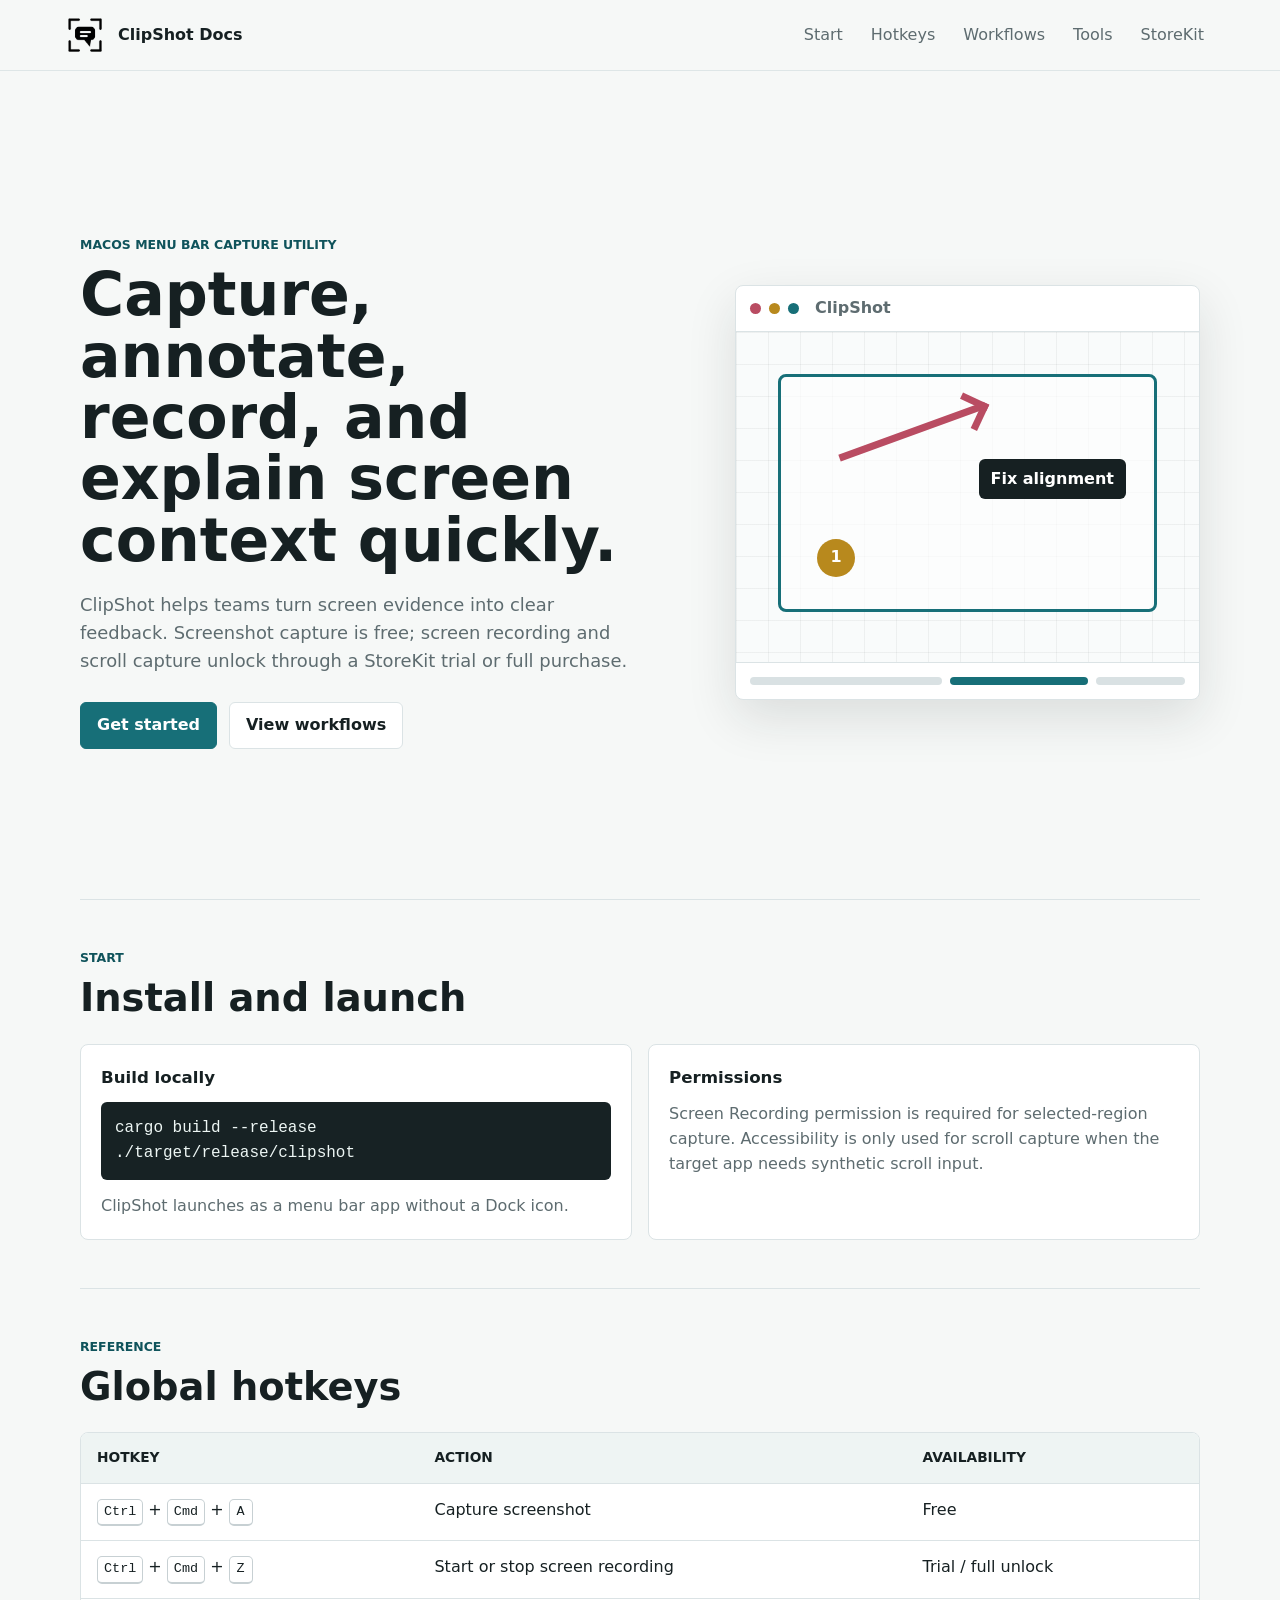
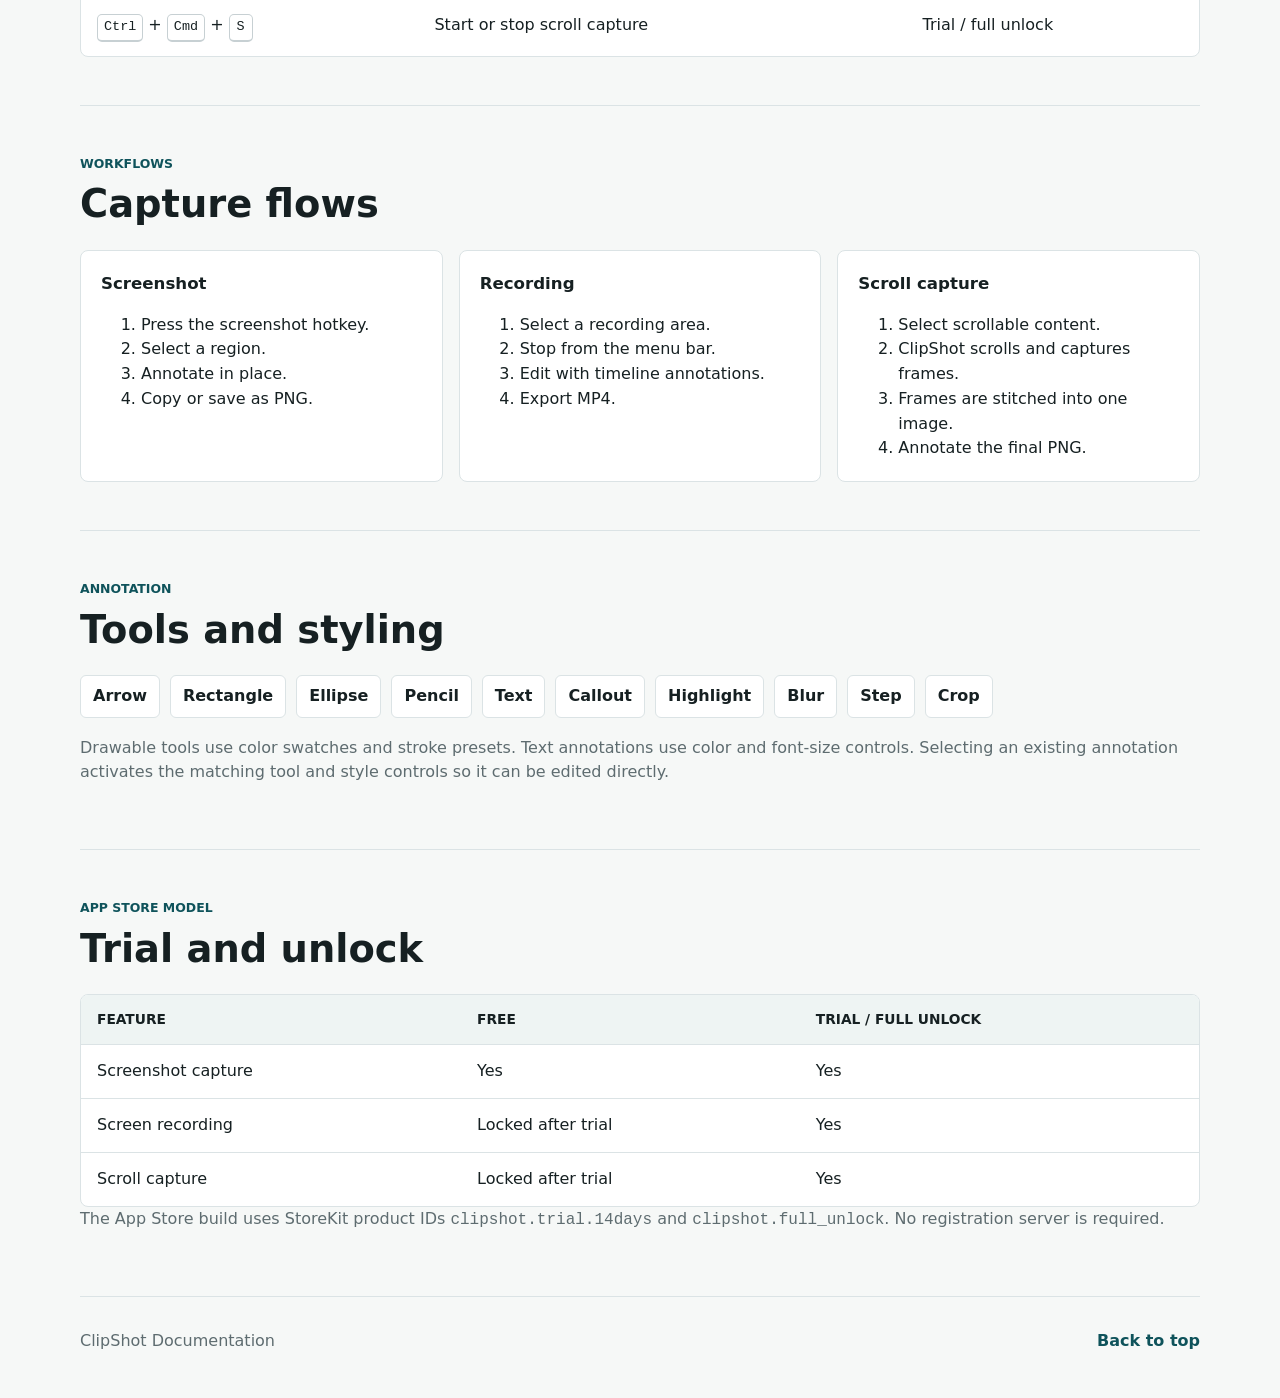
==== index.html @ 7920de3e "Create ClipShot documentation site" ====
<!doctype html>
<html lang="en">
<head>
  <meta charset="utf-8">
  <meta name="viewport" content="width=device-width, initial-scale=1">
  <meta name="description" content="ClipShot documentation for screenshots, annotations, screen recording, and scroll capture on macOS.">
  <title>ClipShot Documentation</title>
  <link rel="stylesheet" href="styles.css">
</head>
<body>
  <header class="site-header">
    <a class="brand" href="#top">
      <img src="assets/statusbar_icon.png" alt="" width="42" height="42">
      <span>ClipShot Docs</span>
    </a>
    <nav aria-label="Documentation">
      <a href="#start">Start</a>
      <a href="#hotkeys">Hotkeys</a>
      <a href="#workflows">Workflows</a>
      <a href="#tools">Tools</a>
      <a href="#store">StoreKit</a>
    </nav>
  </header>

  <main id="top">
    <section class="hero">
      <div>
        <p class="eyebrow">macOS menu bar capture utility</p>
        <h1>Capture, annotate, record, and explain screen context quickly.</h1>
        <p class="lead">ClipShot helps teams turn screen evidence into clear feedback. Screenshot capture is free; screen recording and scroll capture unlock through a StoreKit trial or full purchase.</p>
        <div class="actions">
          <a class="button primary" href="#start">Get started</a>
          <a class="button secondary" href="#workflows">View workflows</a>
        </div>
      </div>
      <div class="demo" aria-label="ClipShot annotation preview">
        <div class="demo-bar"><span></span><span></span><span></span><strong>ClipShot</strong></div>
        <div class="demo-canvas">
          <div class="selection">
            <div class="arrow"></div>
            <div class="callout">Fix alignment</div>
            <div class="step">1</div>
          </div>
        </div>
        <div class="demo-timeline"><span></span><span class="active"></span><span></span></div>
      </div>
    </section>

    <section id="start" class="section">
      <p class="eyebrow">Start</p>
      <h2>Install and launch</h2>
      <div class="grid two">
        <article class="panel">
          <h3>Build locally</h3>
          <pre><code>cargo build --release
./target/release/clipshot</code></pre>
          <p>ClipShot launches as a menu bar app without a Dock icon.</p>
        </article>
        <article class="panel">
          <h3>Permissions</h3>
          <p>Screen Recording permission is required for selected-region capture. Accessibility is only used for scroll capture when the target app needs synthetic scroll input.</p>
        </article>
      </div>
    </section>

    <section id="hotkeys" class="section">
      <p class="eyebrow">Reference</p>
      <h2>Global hotkeys</h2>
      <div class="table-wrap">
        <table>
          <thead><tr><th>Hotkey</th><th>Action</th><th>Availability</th></tr></thead>
          <tbody>
            <tr><td><kbd>Ctrl</kbd> + <kbd>Cmd</kbd> + <kbd>A</kbd></td><td>Capture screenshot</td><td>Free</td></tr>
            <tr><td><kbd>Ctrl</kbd> + <kbd>Cmd</kbd> + <kbd>Z</kbd></td><td>Start or stop screen recording</td><td>Trial / full unlock</td></tr>
            <tr><td><kbd>Ctrl</kbd> + <kbd>Cmd</kbd> + <kbd>S</kbd></td><td>Start or stop scroll capture</td><td>Trial / full unlock</td></tr>
          </tbody>
        </table>
      </div>
    </section>

    <section id="workflows" class="section">
      <p class="eyebrow">Workflows</p>
      <h2>Capture flows</h2>
      <div class="grid three">
        <article class="panel">
          <h3>Screenshot</h3>
          <ol><li>Press the screenshot hotkey.</li><li>Select a region.</li><li>Annotate in place.</li><li>Copy or save as PNG.</li></ol>
        </article>
        <article class="panel">
          <h3>Recording</h3>
          <ol><li>Select a recording area.</li><li>Stop from the menu bar.</li><li>Edit with timeline annotations.</li><li>Export MP4.</li></ol>
        </article>
        <article class="panel">
          <h3>Scroll capture</h3>
          <ol><li>Select scrollable content.</li><li>ClipShot scrolls and captures frames.</li><li>Frames are stitched into one image.</li><li>Annotate the final PNG.</li></ol>
        </article>
      </div>
    </section>

    <section id="tools" class="section">
      <p class="eyebrow">Annotation</p>
      <h2>Tools and styling</h2>
      <div class="chips">
        <span>Arrow</span><span>Rectangle</span><span>Ellipse</span><span>Pencil</span><span>Text</span><span>Callout</span><span>Highlight</span><span>Blur</span><span>Step</span><span>Crop</span>
      </div>
      <p class="body-copy">Drawable tools use color swatches and stroke presets. Text annotations use color and font-size controls. Selecting an existing annotation activates the matching tool and style controls so it can be edited directly.</p>
    </section>

    <section id="store" class="section">
      <p class="eyebrow">App Store model</p>
      <h2>Trial and unlock</h2>
      <div class="table-wrap">
        <table>
          <thead><tr><th>Feature</th><th>Free</th><th>Trial / full unlock</th></tr></thead>
          <tbody>
            <tr><td>Screenshot capture</td><td>Yes</td><td>Yes</td></tr>
            <tr><td>Screen recording</td><td>Locked after trial</td><td>Yes</td></tr>
            <tr><td>Scroll capture</td><td>Locked after trial</td><td>Yes</td></tr>
          </tbody>
        </table>
      </div>
      <p class="body-copy">The App Store build uses StoreKit product IDs <code>clipshot.trial.14days</code> and <code>clipshot.full_unlock</code>. No registration server is required.</p>
    </section>
  </main>

  <footer>
    <span>ClipShot Documentation</span>
    <a href="#top">Back to top</a>
  </footer>
</body>
</html>
---- styles.css ----
:root {
  color-scheme: light;
  --ink: #162022;
  --muted: #5e6c70;
  --line: #dbe3e5;
  --paper: #f6f8f7;
  --panel: #fff;
  --teal: #176f78;
  --teal-dark: #0f535b;
  --amber: #b8891d;
  --rose: #b94c62;
  --shadow: 0 18px 50px rgba(22, 32, 34, 0.12);
}

* { box-sizing: border-box; }
html { scroll-behavior: smooth; }
body {
  margin: 0;
  color: var(--ink);
  background: var(--paper);
  font-family: Inter, ui-sans-serif, system-ui, -apple-system, BlinkMacSystemFont, "Segoe UI", sans-serif;
  line-height: 1.55;
}
a { color: inherit; text-decoration: none; }

.site-header {
  position: sticky;
  top: 0;
  z-index: 10;
  display: flex;
  align-items: center;
  justify-content: space-between;
  gap: 24px;
  padding: 14px clamp(20px, 5vw, 72px);
  border-bottom: 1px solid rgba(219, 227, 229, 0.88);
  background: rgba(246, 248, 247, 0.92);
  backdrop-filter: blur(14px);
}
.brand { display: inline-flex; align-items: center; gap: 12px; font-weight: 800; }
.brand img { width: 42px; height: 42px; }
nav { display: flex; gap: 4px; overflow-x: auto; white-space: nowrap; }
nav a { padding: 8px 12px; border-radius: 6px; color: var(--muted); }
nav a:hover { background: #eaf0f0; color: var(--ink); }

main, footer {
  width: min(1120px, calc(100% - 40px));
  margin: 0 auto;
}

.hero {
  min-height: calc(100vh - 72px);
  display: grid;
  grid-template-columns: minmax(0, 1fr) minmax(360px, 0.82fr);
  align-items: center;
  gap: clamp(32px, 7vw, 88px);
  padding: 56px 0 42px;
}
.eyebrow {
  margin: 0 0 10px;
  color: var(--teal-dark);
  font-size: .78rem;
  font-weight: 800;
  letter-spacing: 0;
  text-transform: uppercase;
}
h1, h2, h3, p { margin-top: 0; }
h1 { margin-bottom: 20px; font-size: clamp(2.3rem, 4.7vw, 5.1rem); line-height: 1.02; letter-spacing: 0; }
h2 { margin-bottom: 24px; font-size: clamp(1.85rem, 3vw, 3rem); line-height: 1.1; letter-spacing: 0; }
h3 { margin-bottom: 12px; font-size: 1.04rem; letter-spacing: 0; }
.lead, .body-copy, .panel p { color: var(--muted); }
.lead { max-width: 62ch; margin-bottom: 28px; font-size: 1.12rem; }
.actions { display: flex; flex-wrap: wrap; gap: 12px; }
.button {
  display: inline-flex;
  align-items: center;
  justify-content: center;
  min-height: 42px;
  padding: 10px 16px;
  border: 1px solid var(--line);
  border-radius: 6px;
  font-weight: 800;
}
.button.primary { border-color: var(--teal); background: var(--teal); color: #fff; }
.button.secondary { background: #fff; }

.demo {
  overflow: hidden;
  border: 1px solid var(--line);
  border-radius: 8px;
  background: var(--panel);
  box-shadow: var(--shadow);
}
.demo-bar {
  display: flex;
  align-items: center;
  gap: 8px;
  min-height: 46px;
  padding: 0 14px;
  border-bottom: 1px solid var(--line);
  color: var(--muted);
}
.demo-bar span { width: 11px; height: 11px; border-radius: 50%; background: var(--rose); }
.demo-bar span:nth-child(2) { background: var(--amber); }
.demo-bar span:nth-child(3) { background: var(--teal); margin-right: 8px; }
.demo-canvas {
  min-height: 330px;
  padding: 42px;
  background:
    linear-gradient(90deg, rgba(22, 32, 34, .05) 1px, transparent 1px),
    linear-gradient(rgba(22, 32, 34, .05) 1px, transparent 1px),
    #f9fbfb;
  background-size: 32px 32px;
}
.selection {
  position: relative;
  height: 238px;
  border: 3px solid var(--teal);
  border-radius: 8px;
  background: rgba(255,255,255,.62);
}
.arrow {
  position: absolute;
  left: 54px;
  top: 52px;
  width: 150px;
  border-top: 7px solid var(--rose);
  transform: rotate(-20deg);
}
.arrow::after {
  content: "";
  position: absolute;
  right: -3px;
  top: -17px;
  width: 22px;
  height: 22px;
  border-top: 7px solid var(--rose);
  border-right: 7px solid var(--rose);
  transform: rotate(45deg);
}
.callout {
  position: absolute;
  right: 28px;
  top: 82px;
  padding: 8px 12px;
  border-radius: 6px;
  background: var(--ink);
  color: #fff;
  font-weight: 800;
}
.step {
  position: absolute;
  left: 36px;
  bottom: 32px;
  display: grid;
  place-items: center;
  width: 38px;
  height: 38px;
  border-radius: 50%;
  background: var(--amber);
  color: #fff;
  font-weight: 900;
}
.demo-timeline {
  display: grid;
  grid-template-columns: 1.4fr 1fr .65fr;
  gap: 8px;
  padding: 14px;
  border-top: 1px solid var(--line);
}
.demo-timeline span { height: 8px; border-radius: 999px; background: #d9e1e3; }
.demo-timeline .active { background: var(--teal); }

.section { padding: 48px 0; border-top: 1px solid var(--line); }
.grid { display: grid; gap: 16px; }
.grid.two { grid-template-columns: repeat(2, minmax(0, 1fr)); }
.grid.three { grid-template-columns: repeat(3, minmax(0, 1fr)); }
.panel, .table-wrap {
  border: 1px solid var(--line);
  border-radius: 8px;
  background: var(--panel);
}
.panel { padding: 20px; }
.panel p:last-child, .panel ol:last-child { margin-bottom: 0; }
pre { overflow-x: auto; margin: 0 0 14px; padding: 14px; border-radius: 6px; background: #172224; color: #edf6f4; }
code, kbd { font-family: "SFMono-Regular", Consolas, "Liberation Mono", monospace; }
kbd {
  display: inline-block;
  min-width: 24px;
  padding: 2px 6px;
  border: 1px solid #c7d0d3;
  border-bottom-width: 2px;
  border-radius: 5px;
  background: #fff;
  color: var(--ink);
  font-size: .84em;
  text-align: center;
}
.table-wrap { overflow-x: auto; }
table { width: 100%; min-width: 640px; border-collapse: collapse; }
th, td { padding: 14px 16px; border-bottom: 1px solid var(--line); text-align: left; vertical-align: top; }
th { background: #eef4f3; font-size: .86rem; text-transform: uppercase; }
tr:last-child td { border-bottom: 0; }
.chips { display: flex; flex-wrap: wrap; gap: 10px; margin-bottom: 18px; }
.chips span { padding: 8px 12px; border: 1px solid var(--line); border-radius: 6px; background: #fff; font-weight: 800; }
footer { display: flex; justify-content: space-between; gap: 20px; padding: 32px 0 44px; border-top: 1px solid var(--line); color: var(--muted); }
footer a { color: var(--teal-dark); font-weight: 800; }

@media (max-width: 880px) {
  .site-header { align-items: flex-start; flex-direction: column; }
  .hero { min-height: auto; grid-template-columns: 1fr; }
  .demo { order: -1; }
  .grid.two, .grid.three { grid-template-columns: 1fr; }
}
@media (max-width: 560px) {
  main, footer { width: min(100% - 28px, 1120px); }
  .site-header { padding: 12px 14px; }
  .demo-canvas { min-height: 260px; padding: 24px; }
  .selection { height: 190px; }
  .callout { right: 14px; top: 76px; max-width: 130px; }
  .arrow { left: 34px; width: 110px; }
}
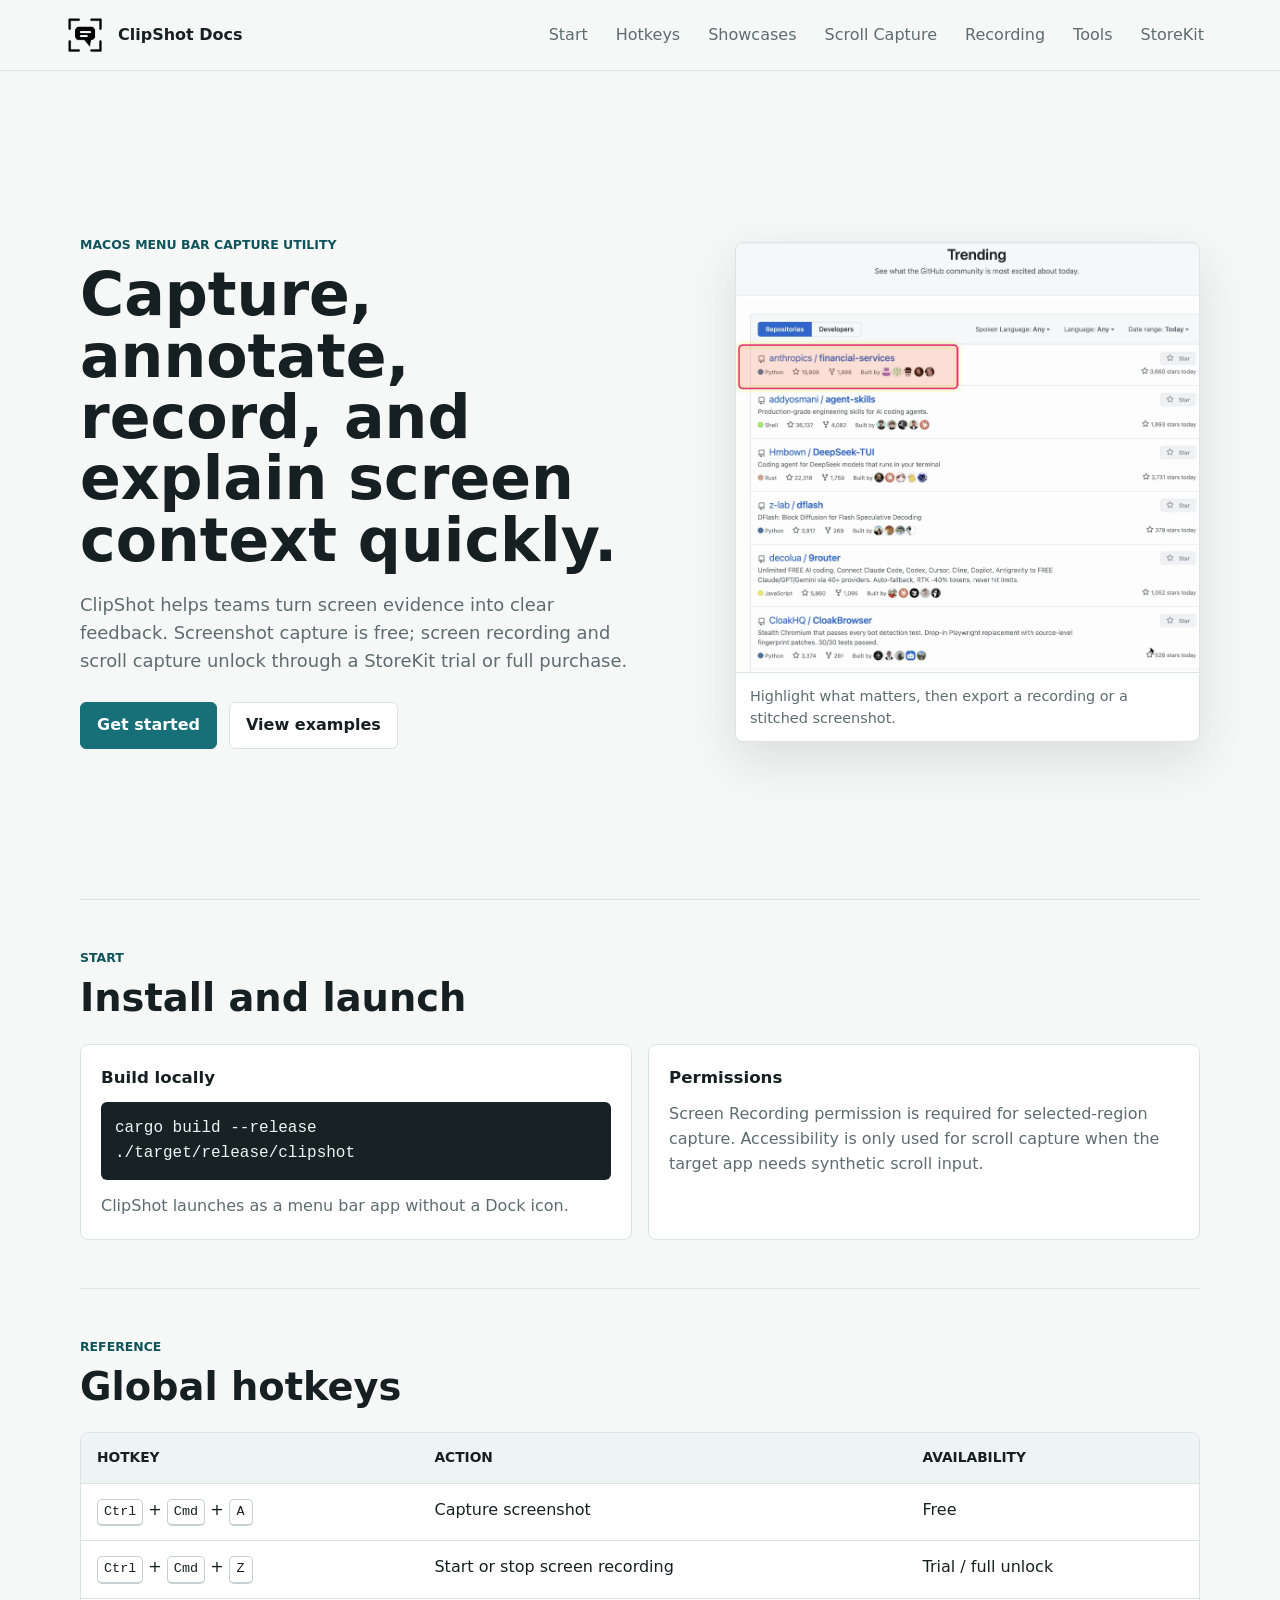
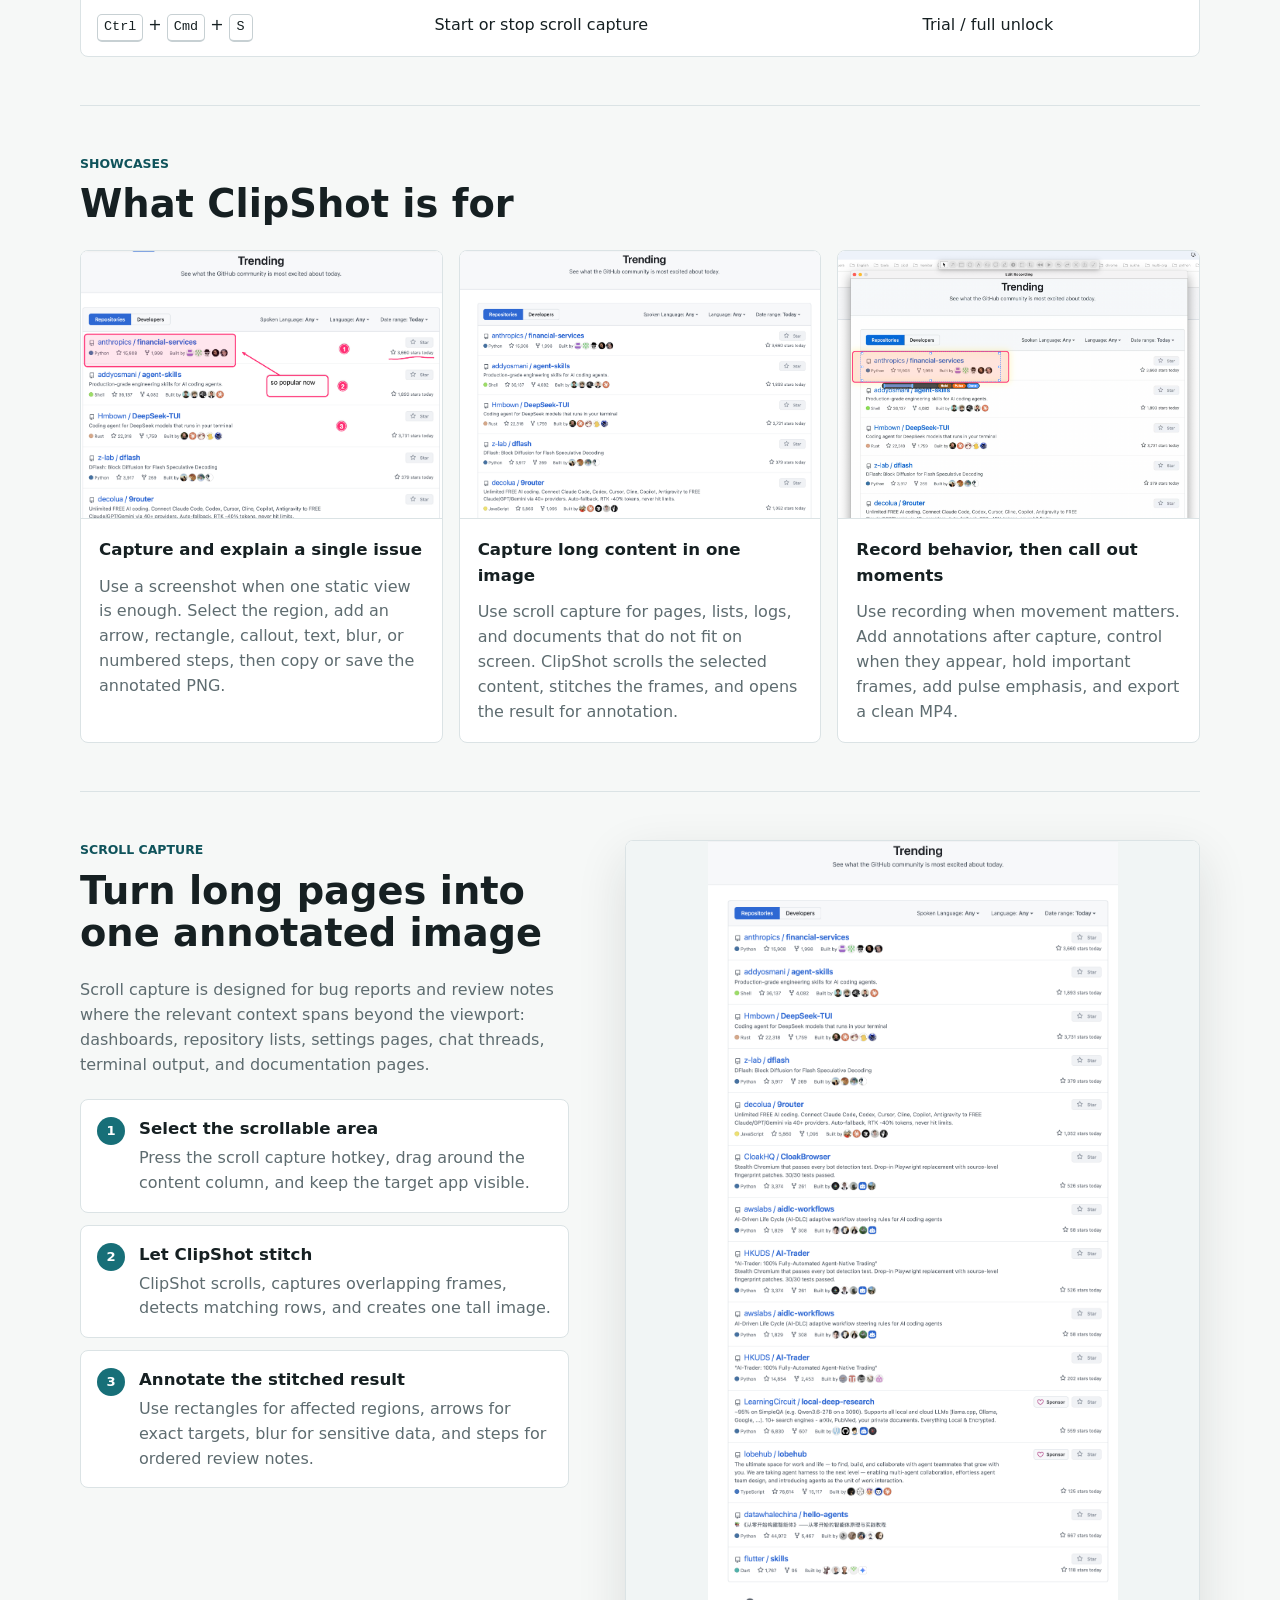
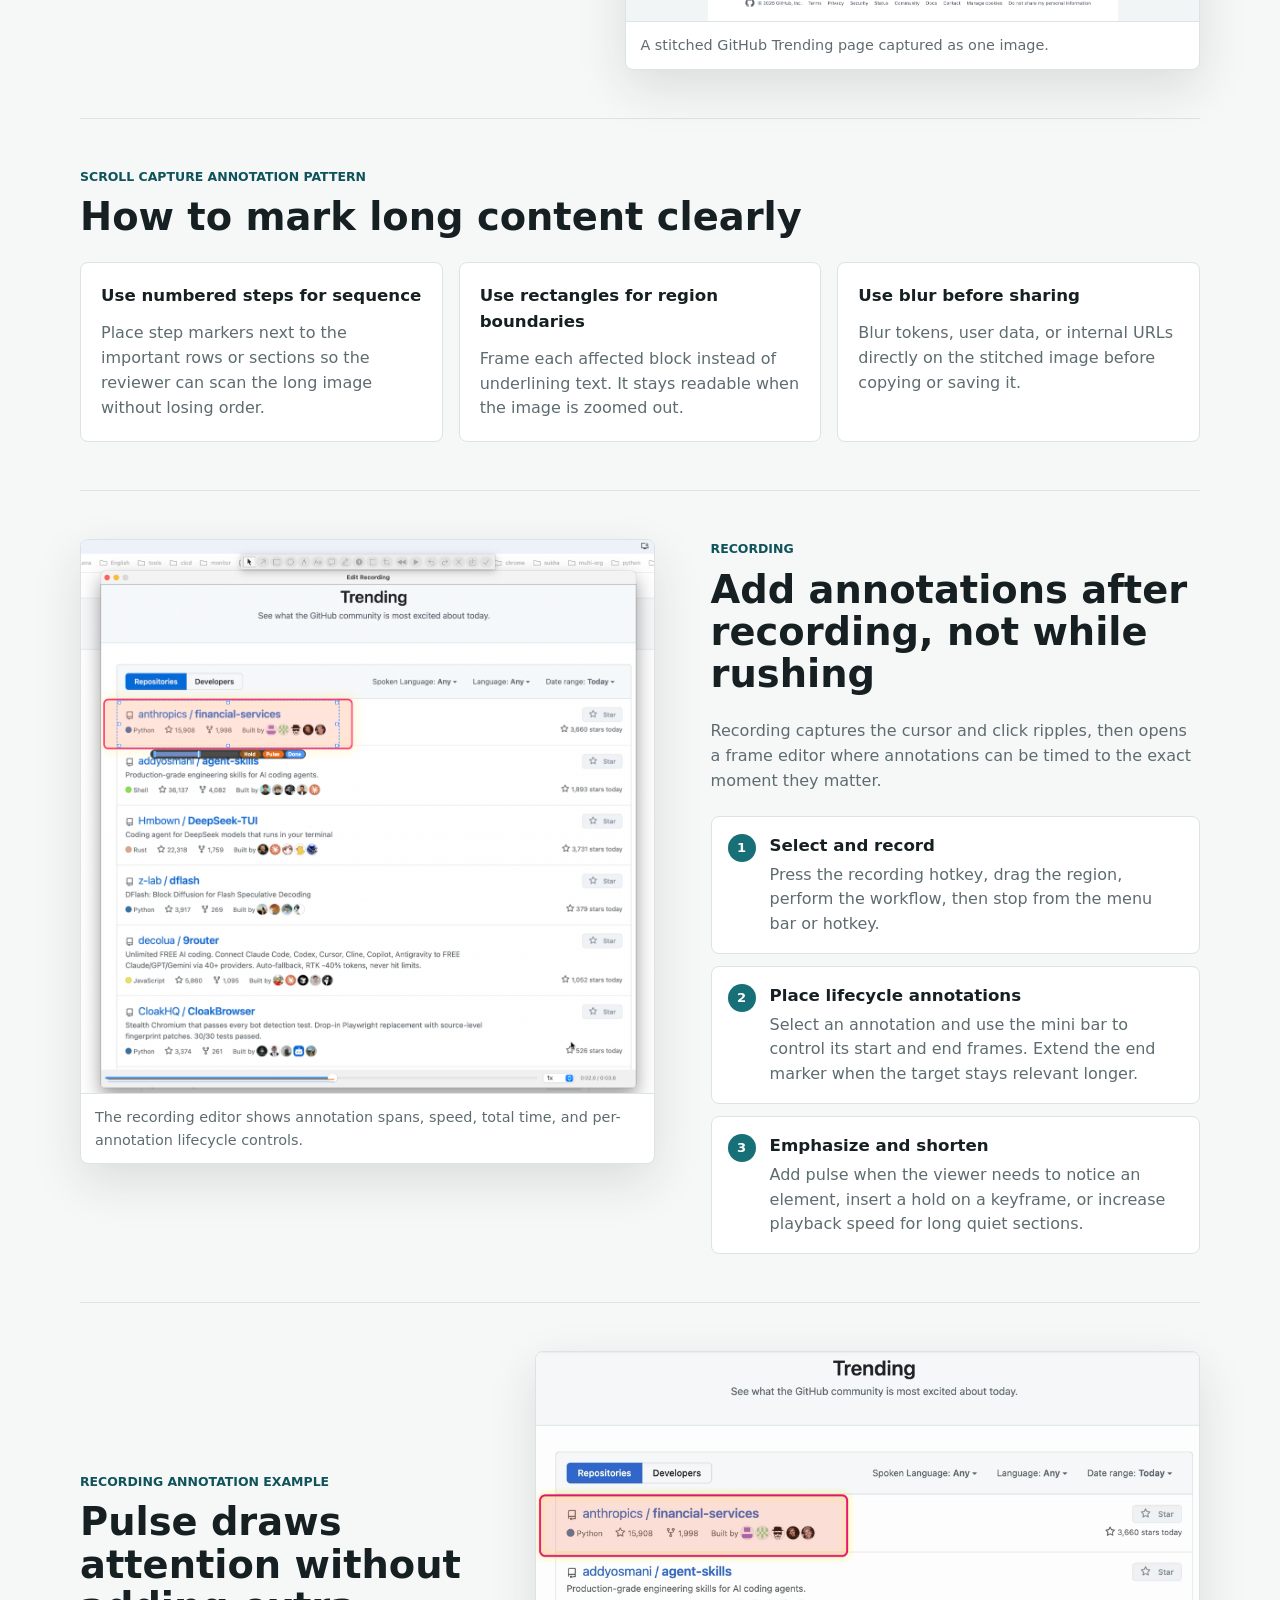
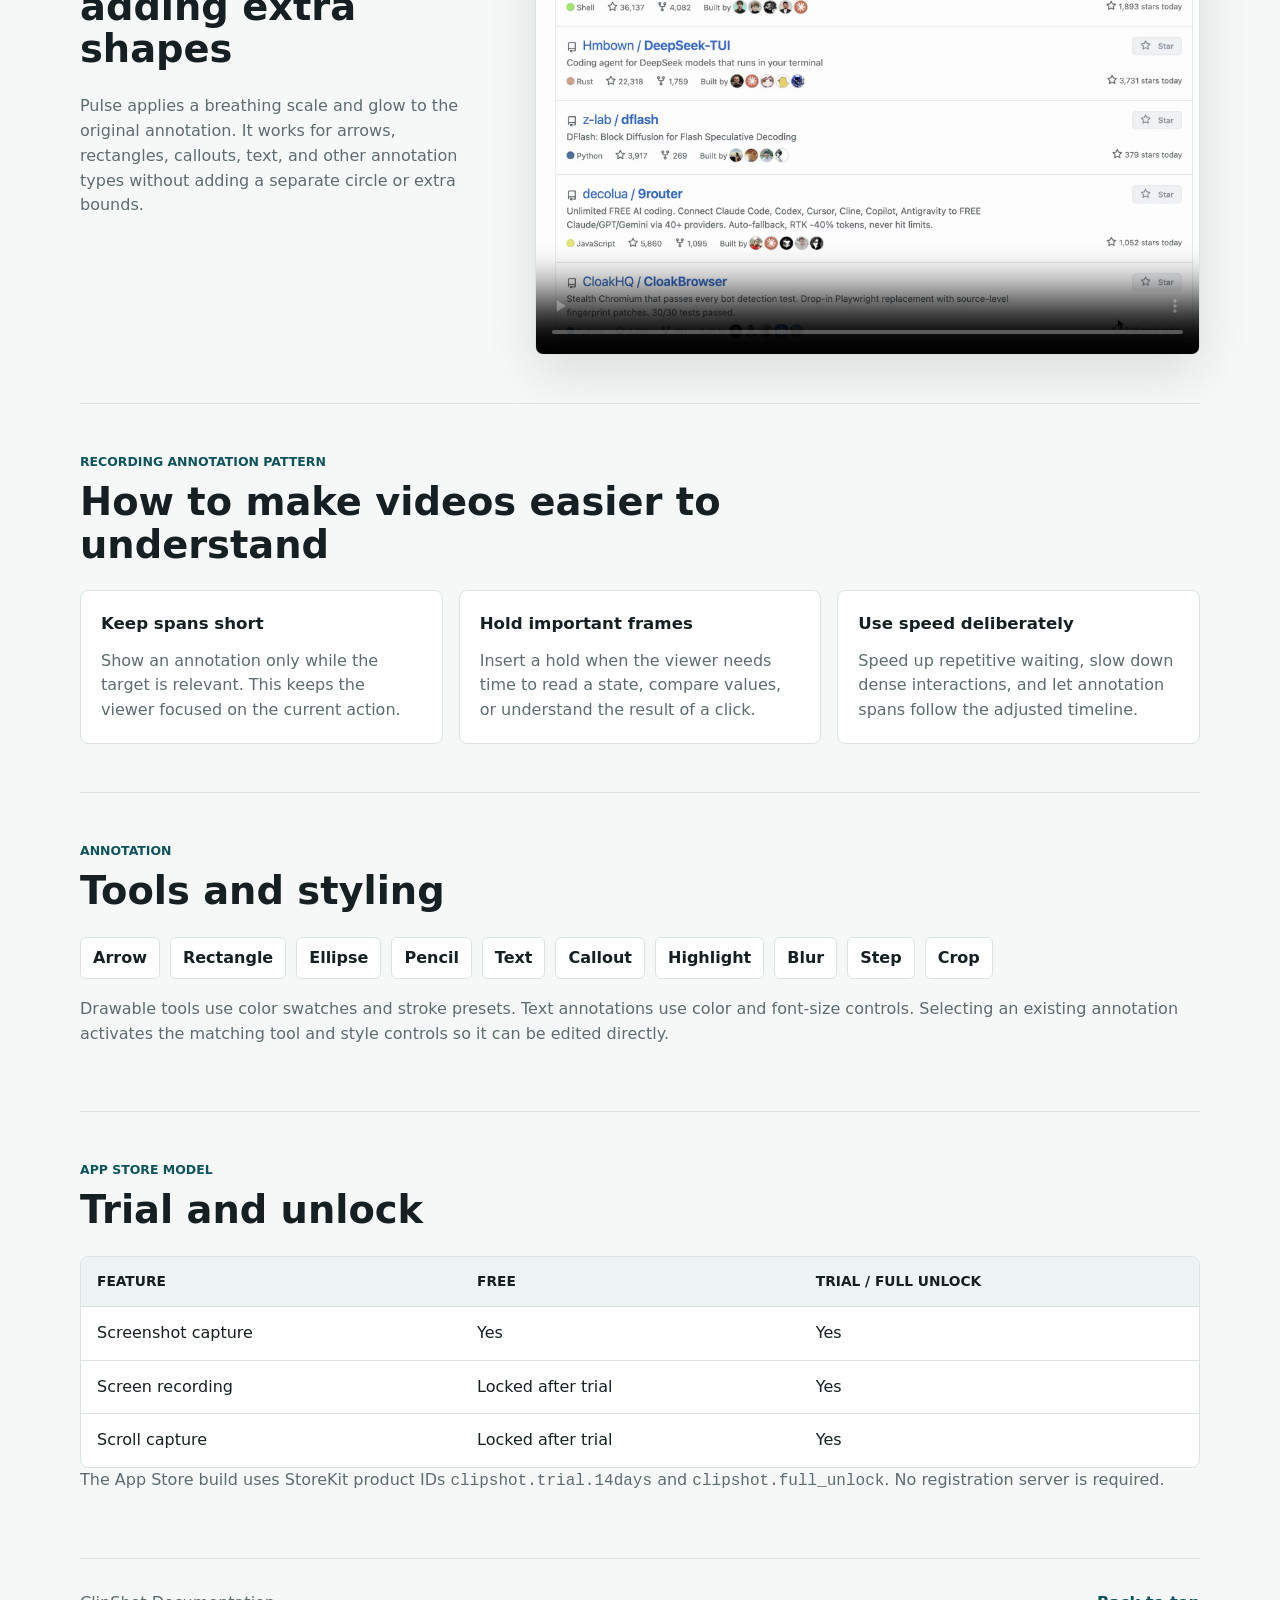
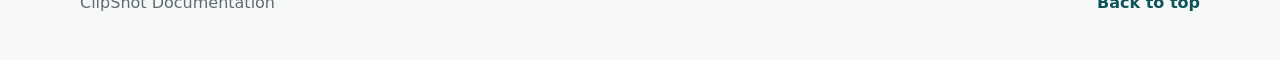
==== commit 544b8898: "Add detailed ClipShot showcase docs" ====
--- a/index.html
+++ b/index.html
@@ -16,7 +16,9 @@
     <nav aria-label="Documentation">
       <a href="#start">Start</a>
       <a href="#hotkeys">Hotkeys</a>
-      <a href="#workflows">Workflows</a>
+      <a href="#showcases">Showcases</a>
+      <a href="#scroll-capture">Scroll Capture</a>
+      <a href="#recording">Recording</a>
       <a href="#tools">Tools</a>
       <a href="#store">StoreKit</a>
     </nav>
@@ -30,20 +32,13 @@
         <p class="lead">ClipShot helps teams turn screen evidence into clear feedback. Screenshot capture is free; screen recording and scroll capture unlock through a StoreKit trial or full purchase.</p>
         <div class="actions">
           <a class="button primary" href="#start">Get started</a>
-          <a class="button secondary" href="#workflows">View workflows</a>
+          <a class="button secondary" href="#showcases">View examples</a>
         </div>
       </div>
-      <div class="demo" aria-label="ClipShot annotation preview">
-        <div class="demo-bar"><span></span><span></span><span></span><strong>ClipShot</strong></div>
-        <div class="demo-canvas">
-          <div class="selection">
-            <div class="arrow"></div>
-            <div class="callout">Fix alignment</div>
-            <div class="step">1</div>
-          </div>
-        </div>
-        <div class="demo-timeline"><span></span><span class="active"></span><span></span></div>
-      </div>
+      <figure class="hero-media">
+        <img src="assets/screenshots/3-recording-poster.png" alt="ClipShot recording annotation preview with a highlighted repository row." loading="eager">
+        <figcaption>Highlight what matters, then export a recording or a stitched screenshot.</figcaption>
+      </figure>
     </section>
 
     <section id="start" class="section">
@@ -78,21 +73,143 @@
       </div>
     </section>
 
-    <section id="workflows" class="section">
-      <p class="eyebrow">Workflows</p>
-      <h2>Capture flows</h2>
+    <section id="showcases" class="section">
+      <p class="eyebrow">Showcases</p>
+      <h2>What ClipShot is for</h2>
+      <div class="showcase-grid">
+        <article class="case-card">
+          <figure class="case-media">
+            <img src="assets/screenshots/2-2-capture-annotate.png" alt="A captured region with ClipShot annotation tools visible." loading="lazy">
+          </figure>
+          <div>
+            <h3>Capture and explain a single issue</h3>
+            <p>Use a screenshot when one static view is enough. Select the region, add an arrow, rectangle, callout, text, blur, or numbered steps, then copy or save the annotated PNG.</p>
+          </div>
+        </article>
+        <article class="case-card">
+          <figure class="case-media">
+            <img src="assets/screenshots/4-scrolling.png" alt="A long stitched GitHub Trending page captured with ClipShot scroll capture." loading="lazy">
+          </figure>
+          <div>
+            <h3>Capture long content in one image</h3>
+            <p>Use scroll capture for pages, lists, logs, and documents that do not fit on screen. ClipShot scrolls the selected content, stitches the frames, and opens the result for annotation.</p>
+          </div>
+        </article>
+        <article class="case-card">
+          <figure class="case-media">
+            <img src="assets/screenshots/3-recording.png" alt="ClipShot recording editor with timeline controls and an annotation selected." loading="lazy">
+          </figure>
+          <div>
+            <h3>Record behavior, then call out moments</h3>
+            <p>Use recording when movement matters. Add annotations after capture, control when they appear, hold important frames, add pulse emphasis, and export a clean MP4.</p>
+          </div>
+        </article>
+      </div>
+    </section>
+
+    <section id="scroll-capture" class="section feature-section">
+      <div class="feature-copy">
+        <p class="eyebrow">Scroll Capture</p>
+        <h2>Turn long pages into one annotated image</h2>
+        <p class="body-copy">Scroll capture is designed for bug reports and review notes where the relevant context spans beyond the viewport: dashboards, repository lists, settings pages, chat threads, terminal output, and documentation pages.</p>
+        <div class="steps">
+          <article>
+            <span>1</span>
+            <h3>Select the scrollable area</h3>
+            <p>Press the scroll capture hotkey, drag around the content column, and keep the target app visible.</p>
+          </article>
+          <article>
+            <span>2</span>
+            <h3>Let ClipShot stitch</h3>
+            <p>ClipShot scrolls, captures overlapping frames, detects matching rows, and creates one tall image.</p>
+          </article>
+          <article>
+            <span>3</span>
+            <h3>Annotate the stitched result</h3>
+            <p>Use rectangles for affected regions, arrows for exact targets, blur for sensitive data, and steps for ordered review notes.</p>
+          </article>
+        </div>
+      </div>
+      <figure class="large-media tall-media">
+        <img src="assets/screenshots/4-scrolling.png" alt="A stitched long scroll capture of GitHub Trending." loading="lazy">
+        <figcaption>A stitched GitHub Trending page captured as one image.</figcaption>
+      </figure>
+    </section>
+
+    <section class="section annotation-guide">
+      <p class="eyebrow">Scroll Capture Annotation Pattern</p>
+      <h2>How to mark long content clearly</h2>
       <div class="grid three">
         <article class="panel">
-          <h3>Screenshot</h3>
-          <ol><li>Press the screenshot hotkey.</li><li>Select a region.</li><li>Annotate in place.</li><li>Copy or save as PNG.</li></ol>
-        </article>
-        <article class="panel">
-          <h3>Recording</h3>
-          <ol><li>Select a recording area.</li><li>Stop from the menu bar.</li><li>Edit with timeline annotations.</li><li>Export MP4.</li></ol>
-        </article>
-        <article class="panel">
-          <h3>Scroll capture</h3>
-          <ol><li>Select scrollable content.</li><li>ClipShot scrolls and captures frames.</li><li>Frames are stitched into one image.</li><li>Annotate the final PNG.</li></ol>
+          <h3>Use numbered steps for sequence</h3>
+          <p>Place step markers next to the important rows or sections so the reviewer can scan the long image without losing order.</p>
+        </article>
+        <article class="panel">
+          <h3>Use rectangles for region boundaries</h3>
+          <p>Frame each affected block instead of underlining text. It stays readable when the image is zoomed out.</p>
+        </article>
+        <article class="panel">
+          <h3>Use blur before sharing</h3>
+          <p>Blur tokens, user data, or internal URLs directly on the stitched image before copying or saving it.</p>
+        </article>
+      </div>
+    </section>
+
+    <section id="recording" class="section feature-section reverse">
+      <div class="feature-copy">
+        <p class="eyebrow">Recording</p>
+        <h2>Add annotations after recording, not while rushing</h2>
+        <p class="body-copy">Recording captures the cursor and click ripples, then opens a frame editor where annotations can be timed to the exact moment they matter.</p>
+        <div class="steps">
+          <article>
+            <span>1</span>
+            <h3>Select and record</h3>
+            <p>Press the recording hotkey, drag the region, perform the workflow, then stop from the menu bar or hotkey.</p>
+          </article>
+          <article>
+            <span>2</span>
+            <h3>Place lifecycle annotations</h3>
+            <p>Select an annotation and use the mini bar to control its start and end frames. Extend the end marker when the target stays relevant longer.</p>
+          </article>
+          <article>
+            <span>3</span>
+            <h3>Emphasize and shorten</h3>
+            <p>Add pulse when the viewer needs to notice an element, insert a hold on a keyframe, or increase playback speed for long quiet sections.</p>
+          </article>
+        </div>
+      </div>
+      <figure class="large-media">
+        <img src="assets/screenshots/3-recording.png" alt="ClipShot recording editor with a timed rectangle annotation selected." loading="lazy">
+        <figcaption>The recording editor shows annotation spans, speed, total time, and per-annotation lifecycle controls.</figcaption>
+      </figure>
+    </section>
+
+    <section class="section video-demo">
+      <div>
+        <p class="eyebrow">Recording Annotation Example</p>
+        <h2>Pulse draws attention without adding extra shapes</h2>
+        <p class="body-copy">Pulse applies a breathing scale and glow to the original annotation. It works for arrows, rectangles, callouts, text, and other annotation types without adding a separate circle or extra bounds.</p>
+      </div>
+      <video controls muted playsinline preload="metadata" poster="assets/screenshots/3-recording-poster.png">
+        <source src="assets/screenshots/3-1-recording-pulse.mp4" type="video/mp4">
+      </video>
+    </section>
+
+    <section class="section annotation-guide">
+      <p class="eyebrow">Recording Annotation Pattern</p>
+      <h2>How to make videos easier to understand</h2>
+      <div class="grid three">
+        <article class="panel">
+          <h3>Keep spans short</h3>
+          <p>Show an annotation only while the target is relevant. This keeps the viewer focused on the current action.</p>
+        </article>
+        <article class="panel">
+          <h3>Hold important frames</h3>
+          <p>Insert a hold when the viewer needs time to read a state, compare values, or understand the result of a click.</p>
+        </article>
+        <article class="panel">
+          <h3>Use speed deliberately</h3>
+          <p>Speed up repetitive waiting, slow down dense interactions, and let annotation spans follow the adjusted timeline.</p>
         </article>
       </div>
     </section>
--- a/styles.css
+++ b/styles.css
@@ -83,6 +83,37 @@
 .button.primary { border-color: var(--teal); background: var(--teal); color: #fff; }
 .button.secondary { background: #fff; }
 
+.hero-media,
+.large-media,
+.case-media,
+.video-demo video {
+  overflow: hidden;
+  margin: 0;
+  border: 1px solid var(--line);
+  border-radius: 8px;
+  background: var(--panel);
+  box-shadow: var(--shadow);
+}
+.hero-media img,
+.large-media img,
+.case-media img {
+  display: block;
+  width: 100%;
+  height: auto;
+}
+.hero-media figcaption,
+.large-media figcaption {
+  padding: 12px 14px;
+  border-top: 1px solid var(--line);
+  color: var(--muted);
+  font-size: .9rem;
+}
+.hero-media img {
+  aspect-ratio: 1.08 / 1;
+  object-fit: cover;
+  object-position: top left;
+}
+
 .demo {
   overflow: hidden;
   border: 1px solid var(--line);
@@ -174,6 +205,93 @@
 .grid { display: grid; gap: 16px; }
 .grid.two { grid-template-columns: repeat(2, minmax(0, 1fr)); }
 .grid.three { grid-template-columns: repeat(3, minmax(0, 1fr)); }
+.showcase-grid {
+  display: grid;
+  grid-template-columns: repeat(3, minmax(0, 1fr));
+  gap: 16px;
+}
+.case-card {
+  display: grid;
+  grid-template-rows: auto 1fr;
+  overflow: hidden;
+  border: 1px solid var(--line);
+  border-radius: 8px;
+  background: var(--panel);
+}
+.case-card > div { padding: 18px; }
+.case-card p { margin-bottom: 0; color: var(--muted); }
+.case-media {
+  border: 0;
+  border-bottom: 1px solid var(--line);
+  border-radius: 0;
+  box-shadow: none;
+}
+.case-media img {
+  aspect-ratio: 1.35 / 1;
+  object-fit: cover;
+  object-position: top left;
+}
+.feature-section {
+  display: grid;
+  grid-template-columns: minmax(0, .92fr) minmax(420px, 1.08fr);
+  align-items: start;
+  gap: clamp(24px, 5vw, 56px);
+}
+.feature-section.reverse {
+  grid-template-columns: minmax(420px, 1.08fr) minmax(0, .92fr);
+}
+.feature-section.reverse .feature-copy { order: 2; }
+.feature-section.reverse .large-media { order: 1; }
+.feature-copy .body-copy { margin-bottom: 22px; }
+.steps {
+  display: grid;
+  gap: 12px;
+}
+.steps article {
+  position: relative;
+  min-height: 98px;
+  padding: 16px 16px 16px 58px;
+  border: 1px solid var(--line);
+  border-radius: 8px;
+  background: #fff;
+}
+.steps span {
+  position: absolute;
+  left: 16px;
+  top: 17px;
+  display: grid;
+  place-items: center;
+  width: 28px;
+  height: 28px;
+  border-radius: 50%;
+  background: var(--teal);
+  color: #fff;
+  font-size: .82rem;
+  font-weight: 900;
+}
+.steps h3 { margin-bottom: 4px; }
+.steps p { margin-bottom: 0; color: var(--muted); }
+.large-media img {
+  max-height: 720px;
+  object-fit: contain;
+  background: #f1f5f5;
+}
+.tall-media img {
+  max-height: 780px;
+  object-position: top center;
+}
+.annotation-guide h2 { max-width: 760px; }
+.video-demo {
+  display: grid;
+  grid-template-columns: minmax(0, .75fr) minmax(420px, 1.25fr);
+  align-items: center;
+  gap: clamp(24px, 5vw, 56px);
+}
+.video-demo video {
+  display: block;
+  width: 100%;
+  height: auto;
+}
 .panel, .table-wrap {
   border: 1px solid var(--line);
   border-radius: 8px;
@@ -208,14 +326,26 @@
 @media (max-width: 880px) {
   .site-header { align-items: flex-start; flex-direction: column; }
   .hero { min-height: auto; grid-template-columns: 1fr; }
-  .demo { order: -1; }
+  .hero-media, .demo { order: -1; }
   .grid.two, .grid.three { grid-template-columns: 1fr; }
+  .showcase-grid,
+  .feature-section,
+  .feature-section.reverse,
+  .video-demo {
+    grid-template-columns: 1fr;
+  }
+  .feature-section.reverse .feature-copy,
+  .feature-section.reverse .large-media {
+    order: initial;
+  }
 }
 @media (max-width: 560px) {
   main, footer { width: min(100% - 28px, 1120px); }
   .site-header { padding: 12px 14px; }
+  nav a { padding: 7px 10px; }
   .demo-canvas { min-height: 260px; padding: 24px; }
   .selection { height: 190px; }
   .callout { right: 14px; top: 76px; max-width: 130px; }
   .arrow { left: 34px; width: 110px; }
-}
+  .steps article { padding-right: 14px; }
+}
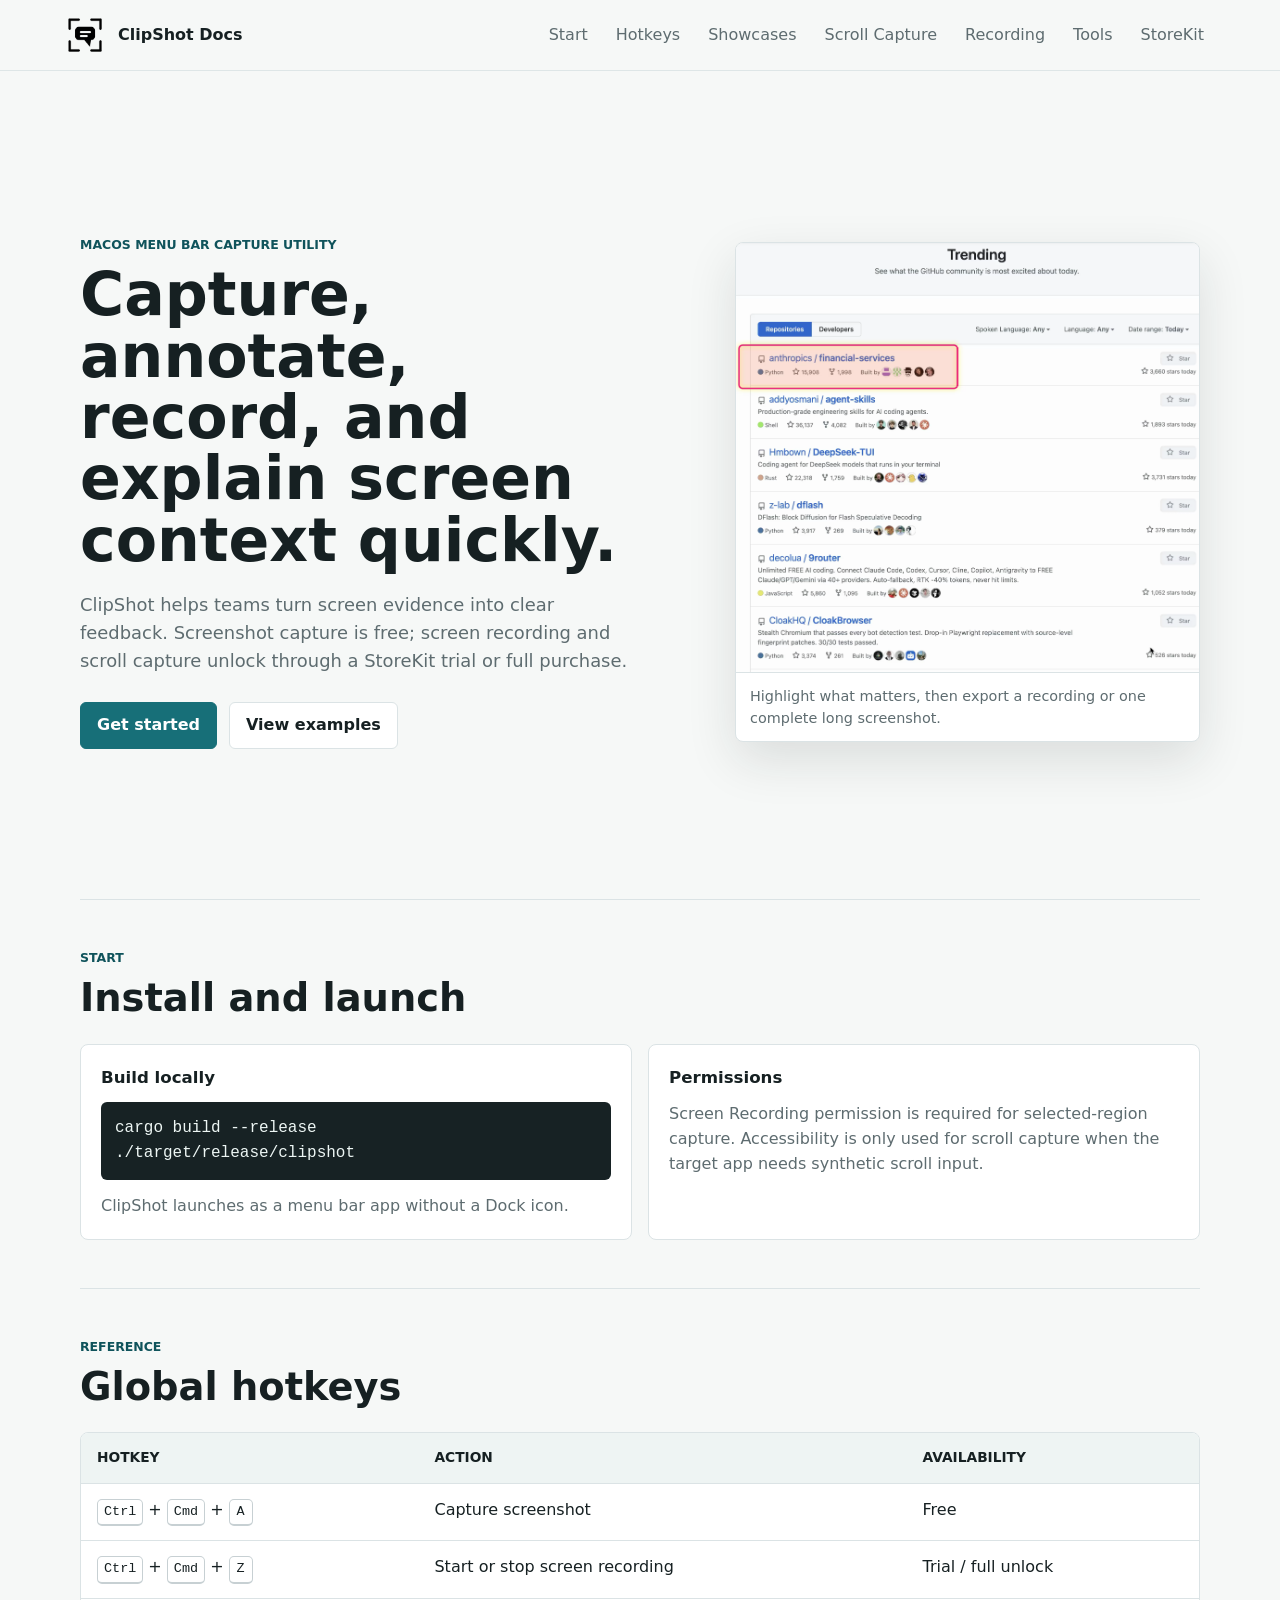
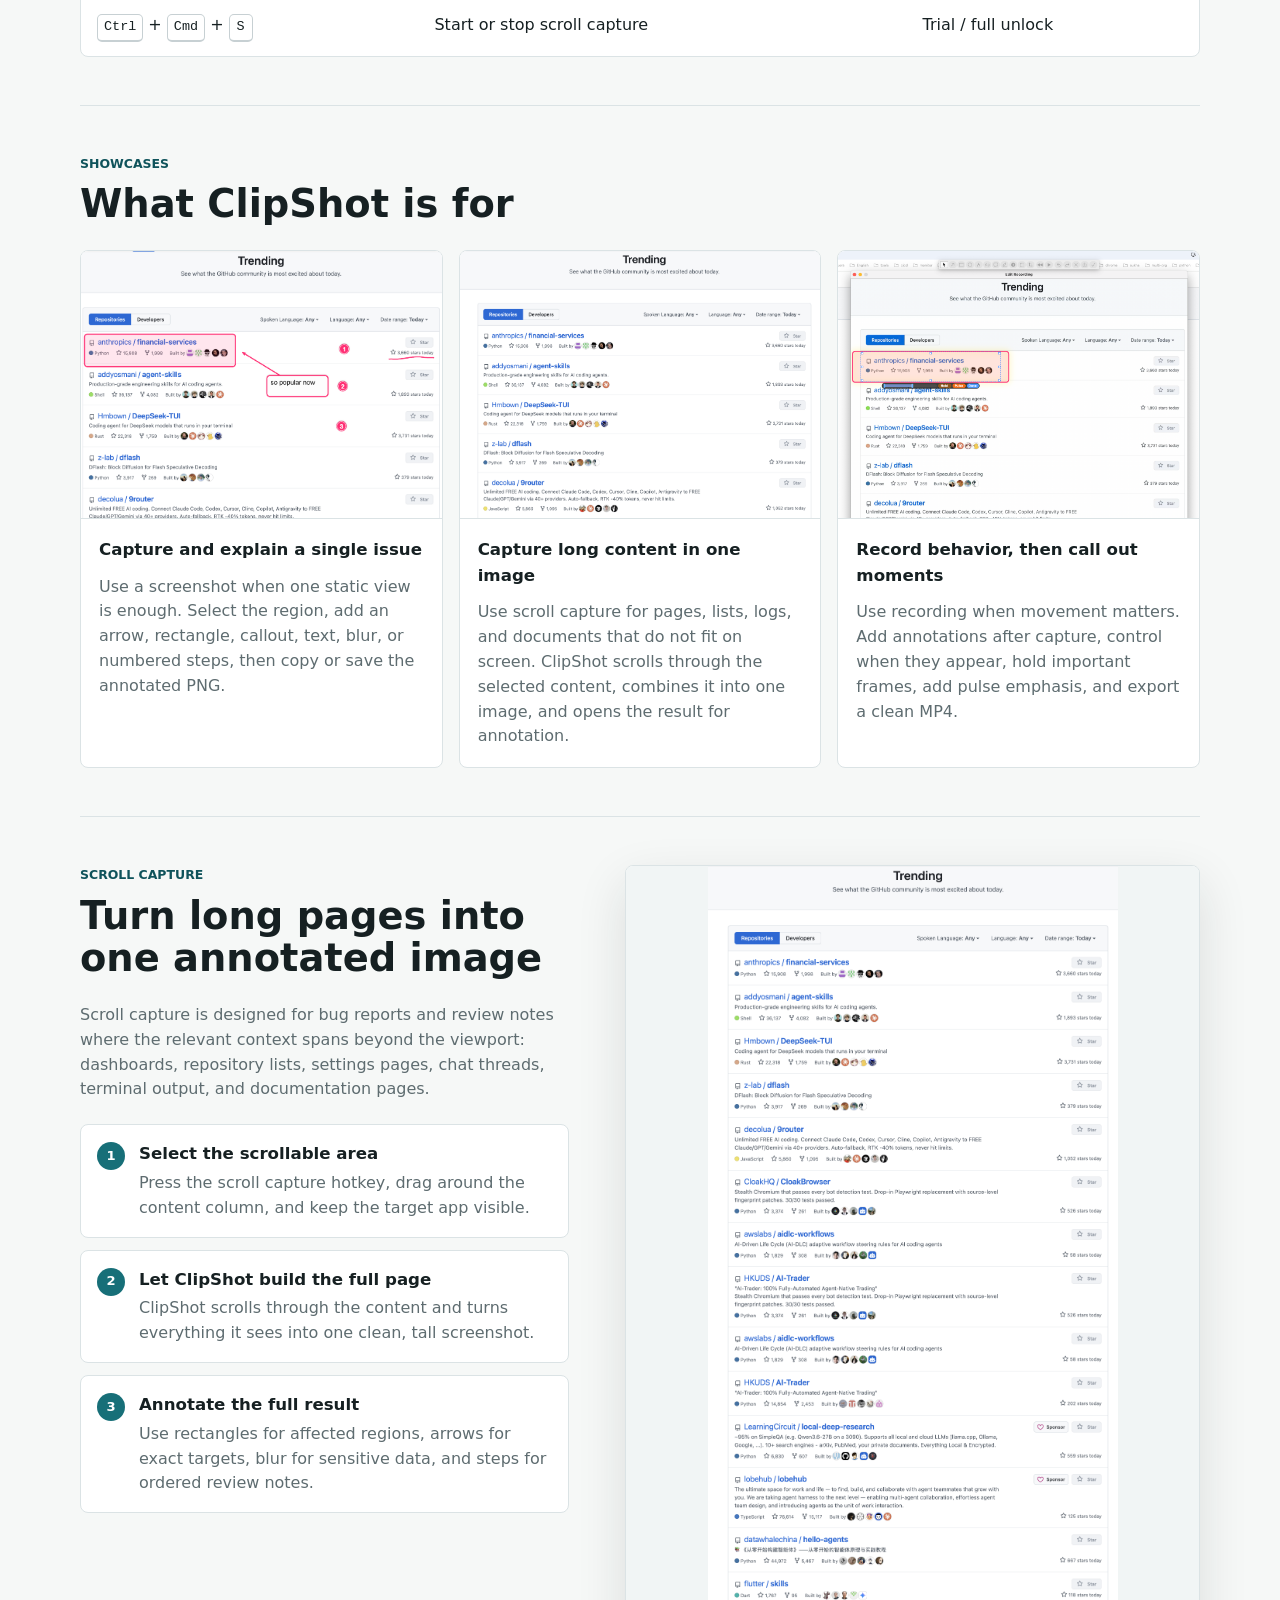
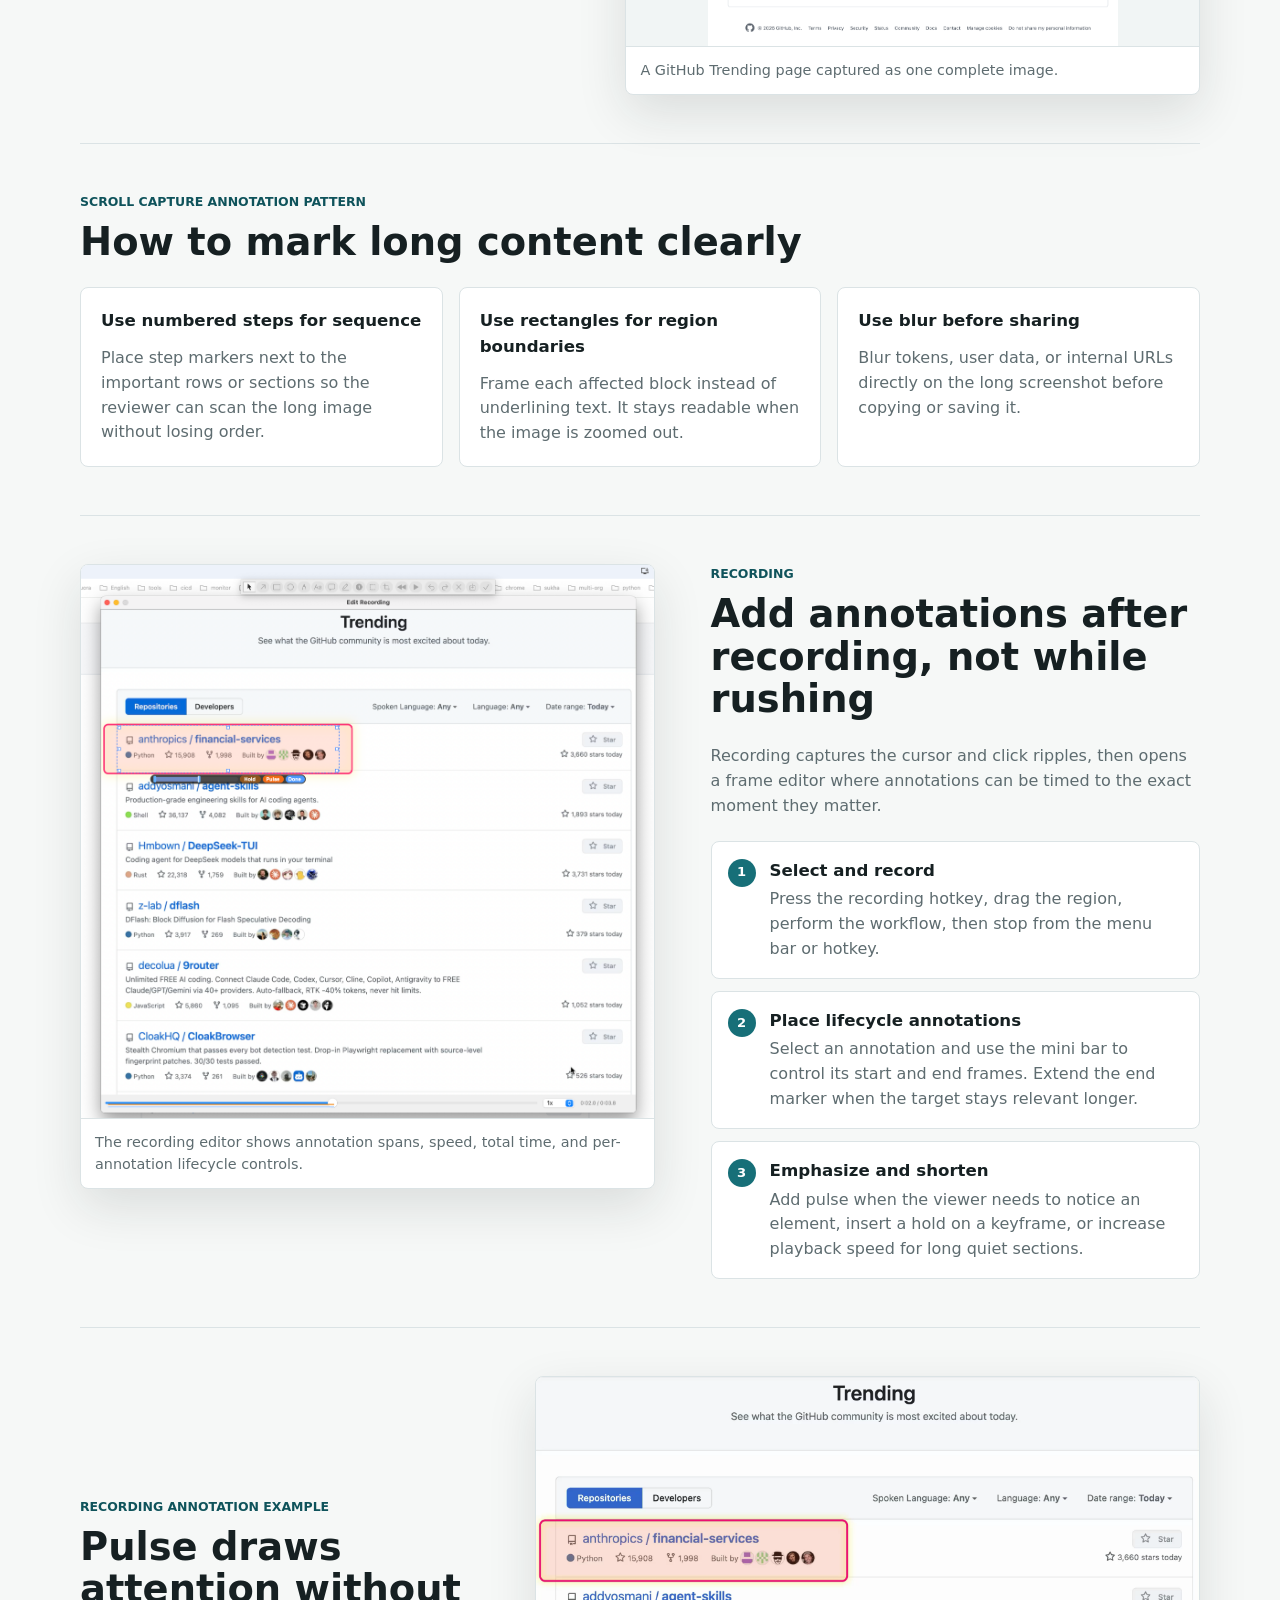
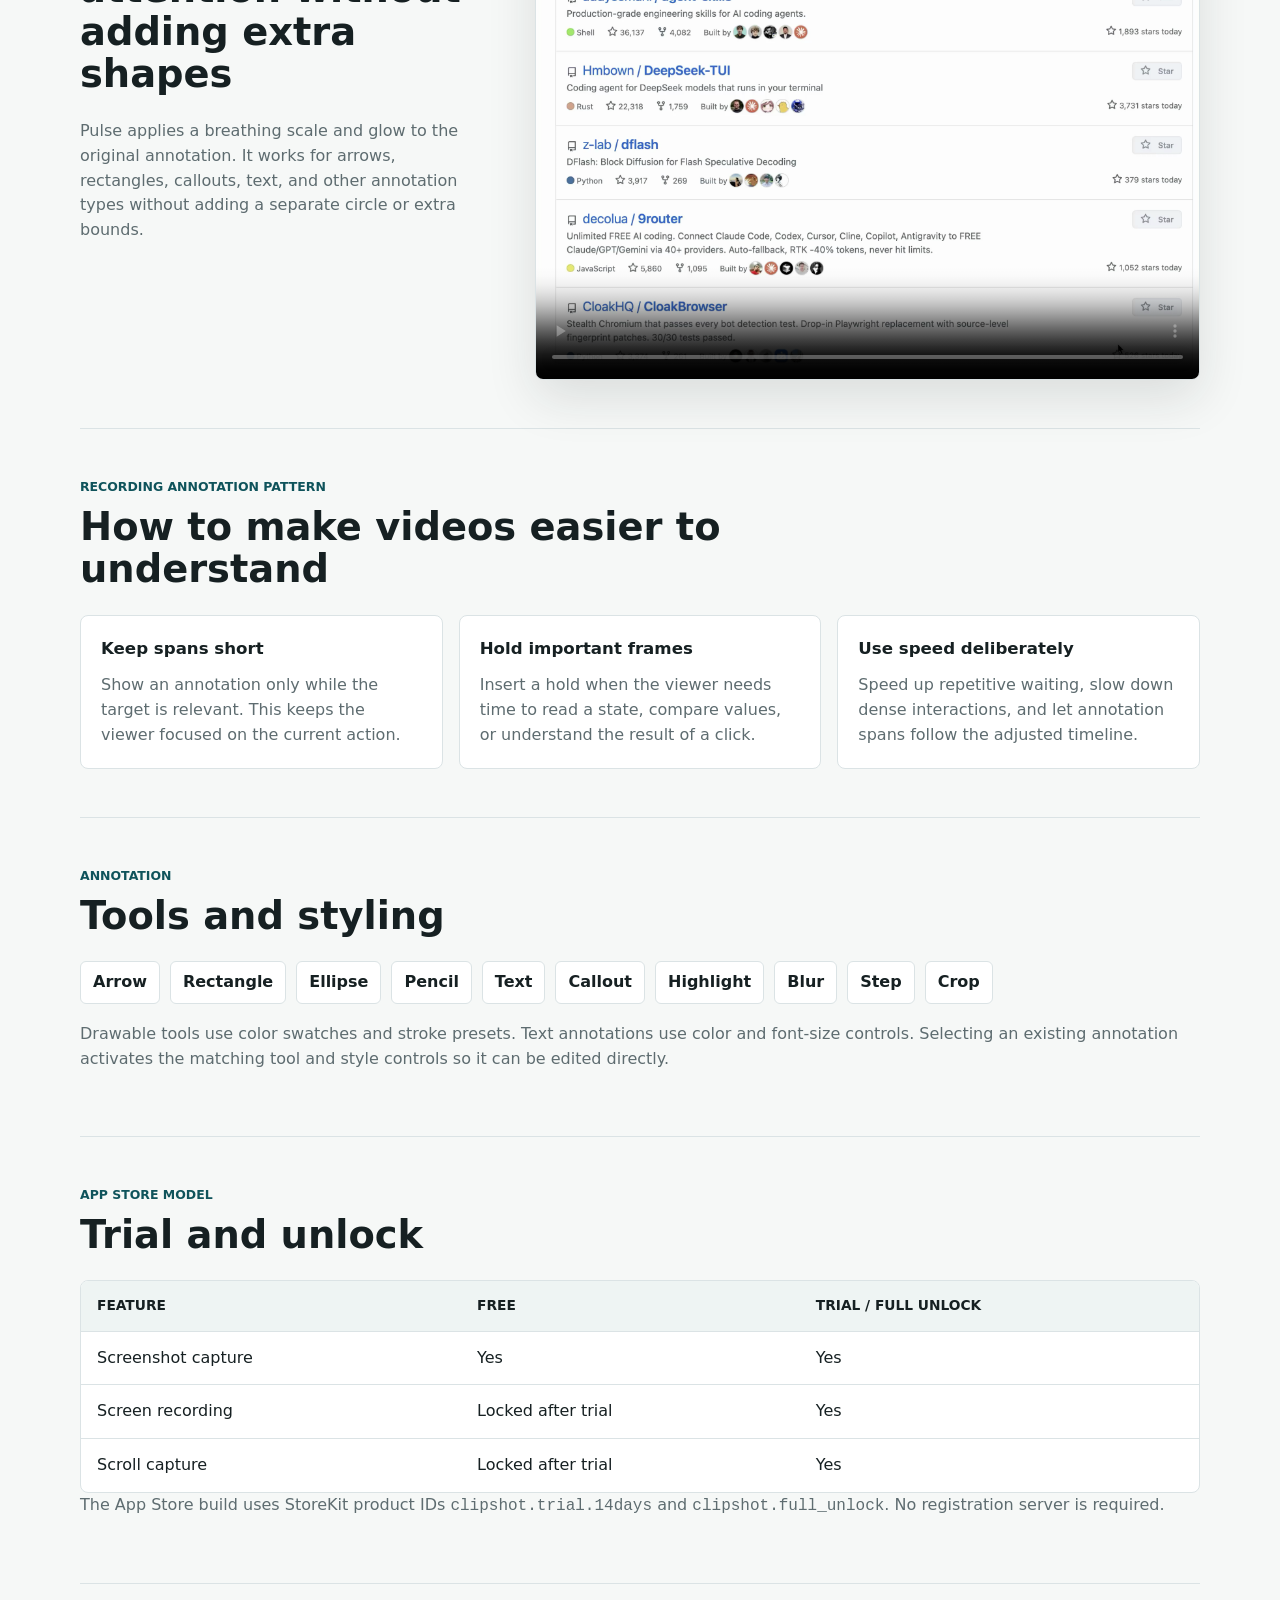
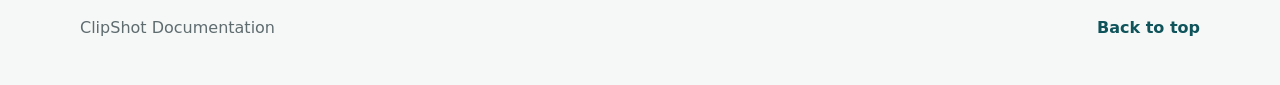
==== commit 41d7e53b: "Simplify scroll capture wording" ====
--- a/index.html
+++ b/index.html
@@ -37,7 +37,7 @@
       </div>
       <figure class="hero-media">
         <img src="assets/screenshots/3-recording-poster.png" alt="ClipShot recording annotation preview with a highlighted repository row." loading="eager">
-        <figcaption>Highlight what matters, then export a recording or a stitched screenshot.</figcaption>
+        <figcaption>Highlight what matters, then export a recording or one complete long screenshot.</figcaption>
       </figure>
     </section>
 
@@ -88,11 +88,11 @@
         </article>
         <article class="case-card">
           <figure class="case-media">
-            <img src="assets/screenshots/4-scrolling.png" alt="A long stitched GitHub Trending page captured with ClipShot scroll capture." loading="lazy">
+            <img src="assets/screenshots/4-scrolling.png" alt="A long GitHub Trending page captured with ClipShot scroll capture." loading="lazy">
           </figure>
           <div>
             <h3>Capture long content in one image</h3>
-            <p>Use scroll capture for pages, lists, logs, and documents that do not fit on screen. ClipShot scrolls the selected content, stitches the frames, and opens the result for annotation.</p>
+            <p>Use scroll capture for pages, lists, logs, and documents that do not fit on screen. ClipShot scrolls through the selected content, combines it into one image, and opens the result for annotation.</p>
           </div>
         </article>
         <article class="case-card">
@@ -120,19 +120,19 @@
           </article>
           <article>
             <span>2</span>
-            <h3>Let ClipShot stitch</h3>
-            <p>ClipShot scrolls, captures overlapping frames, detects matching rows, and creates one tall image.</p>
+            <h3>Let ClipShot build the full page</h3>
+            <p>ClipShot scrolls through the content and turns everything it sees into one clean, tall screenshot.</p>
           </article>
           <article>
             <span>3</span>
-            <h3>Annotate the stitched result</h3>
+            <h3>Annotate the full result</h3>
             <p>Use rectangles for affected regions, arrows for exact targets, blur for sensitive data, and steps for ordered review notes.</p>
           </article>
         </div>
       </div>
       <figure class="large-media tall-media">
-        <img src="assets/screenshots/4-scrolling.png" alt="A stitched long scroll capture of GitHub Trending." loading="lazy">
-        <figcaption>A stitched GitHub Trending page captured as one image.</figcaption>
+        <img src="assets/screenshots/4-scrolling.png" alt="A long scroll capture of GitHub Trending." loading="lazy">
+        <figcaption>A GitHub Trending page captured as one complete image.</figcaption>
       </figure>
     </section>
 
@@ -150,7 +150,7 @@
         </article>
         <article class="panel">
           <h3>Use blur before sharing</h3>
-          <p>Blur tokens, user data, or internal URLs directly on the stitched image before copying or saving it.</p>
+          <p>Blur tokens, user data, or internal URLs directly on the long screenshot before copying or saving it.</p>
         </article>
       </div>
     </section>
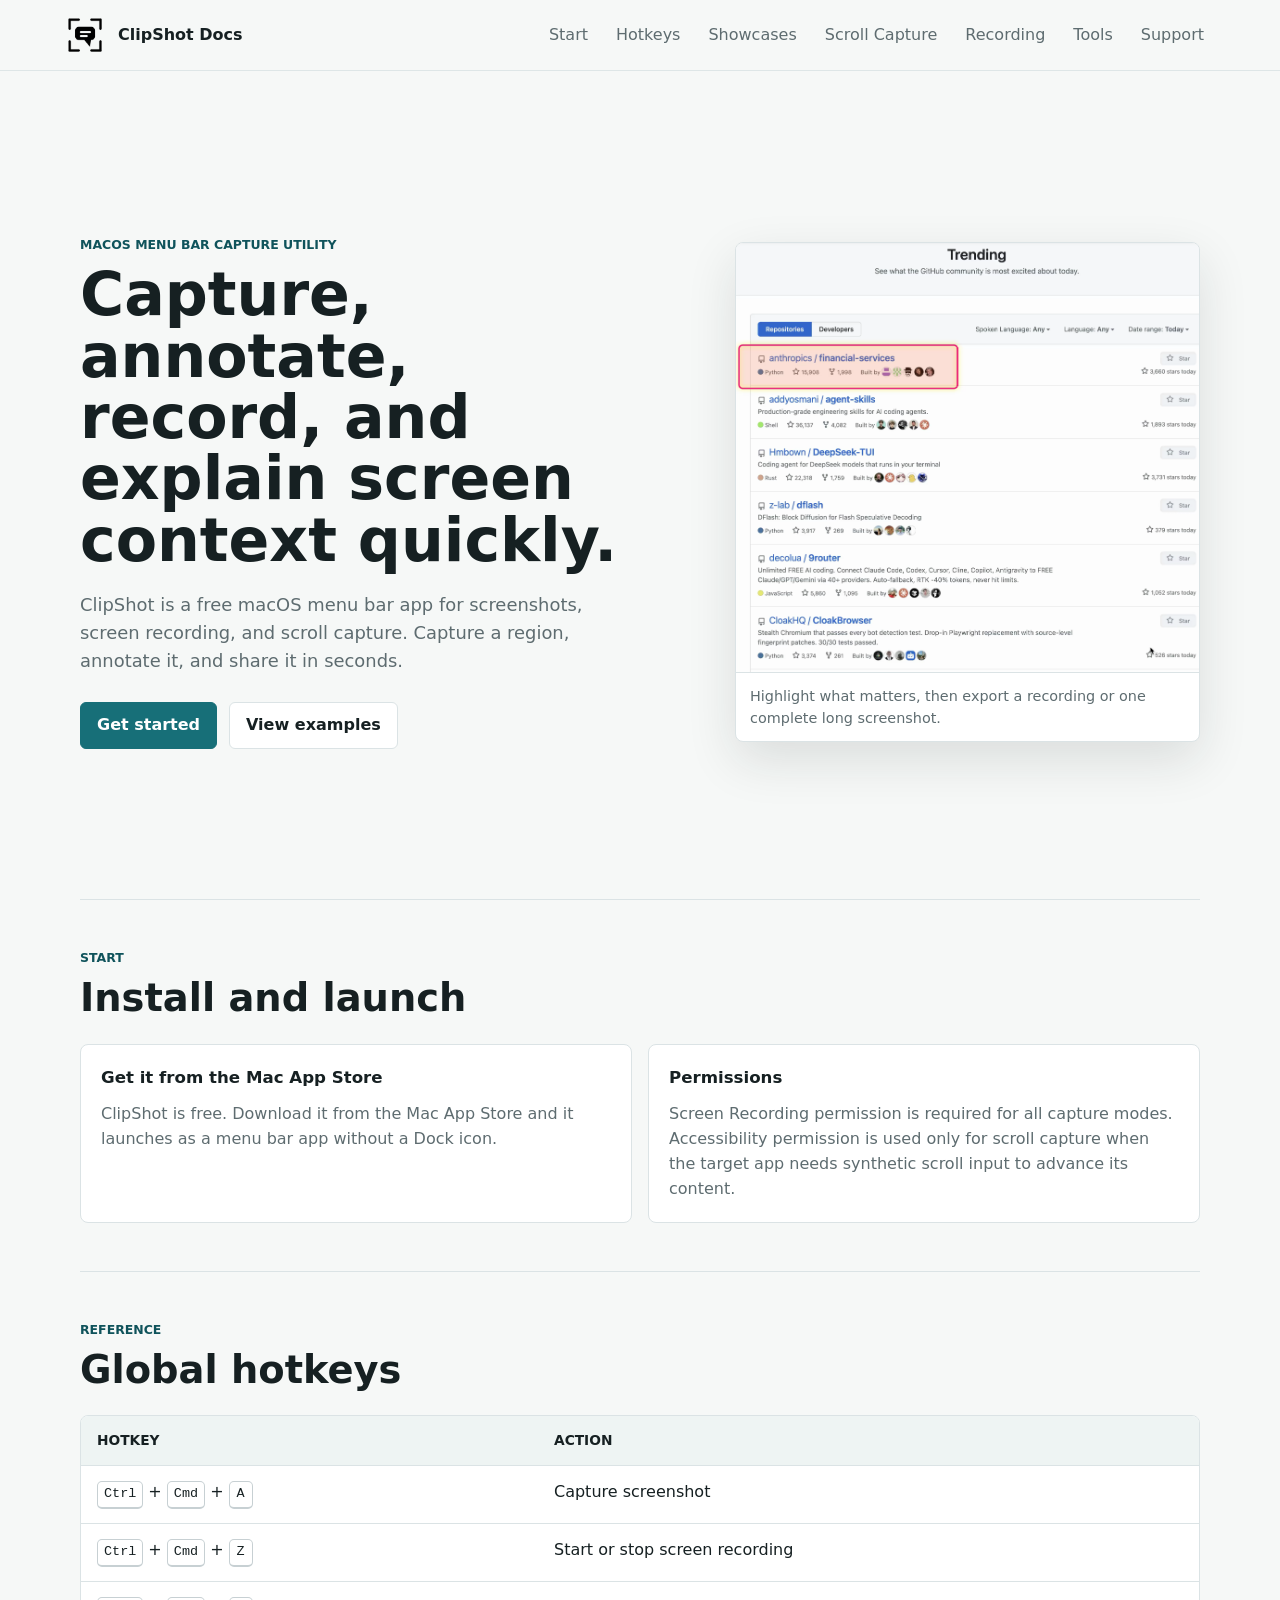
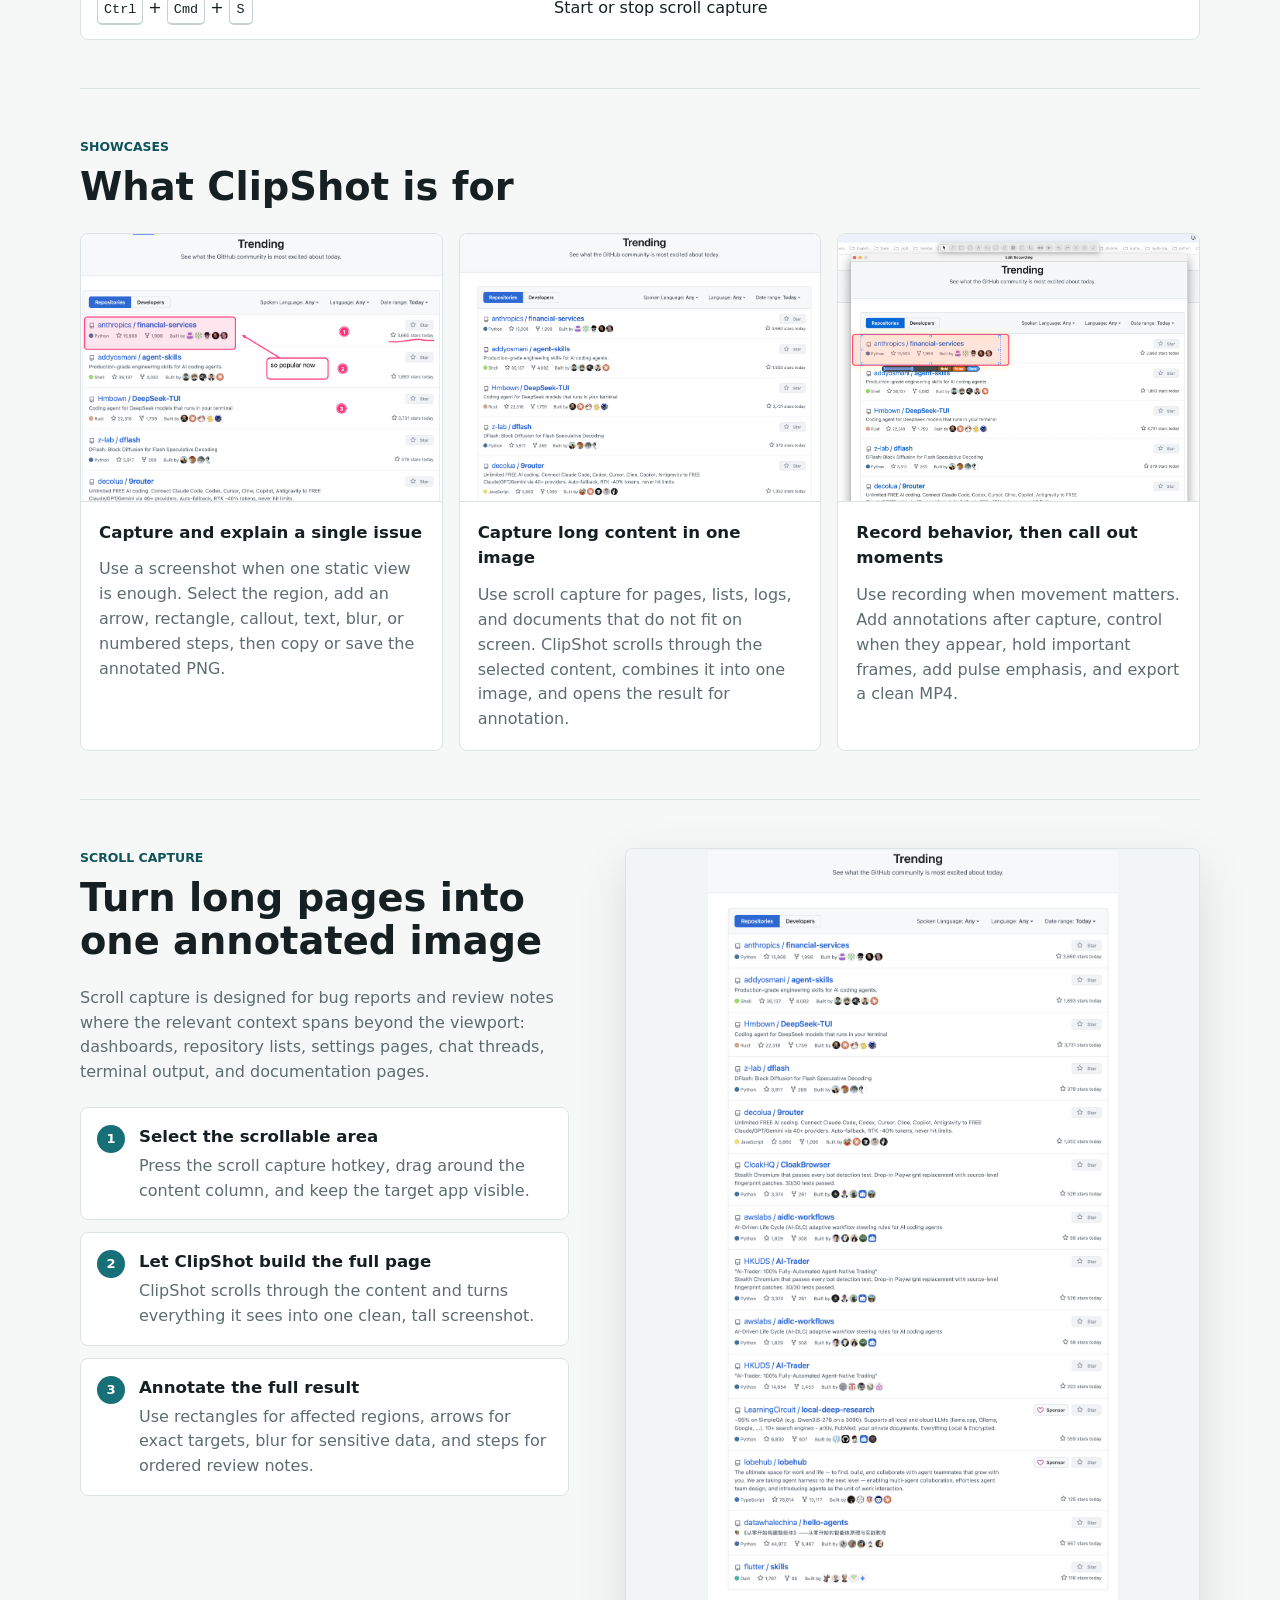
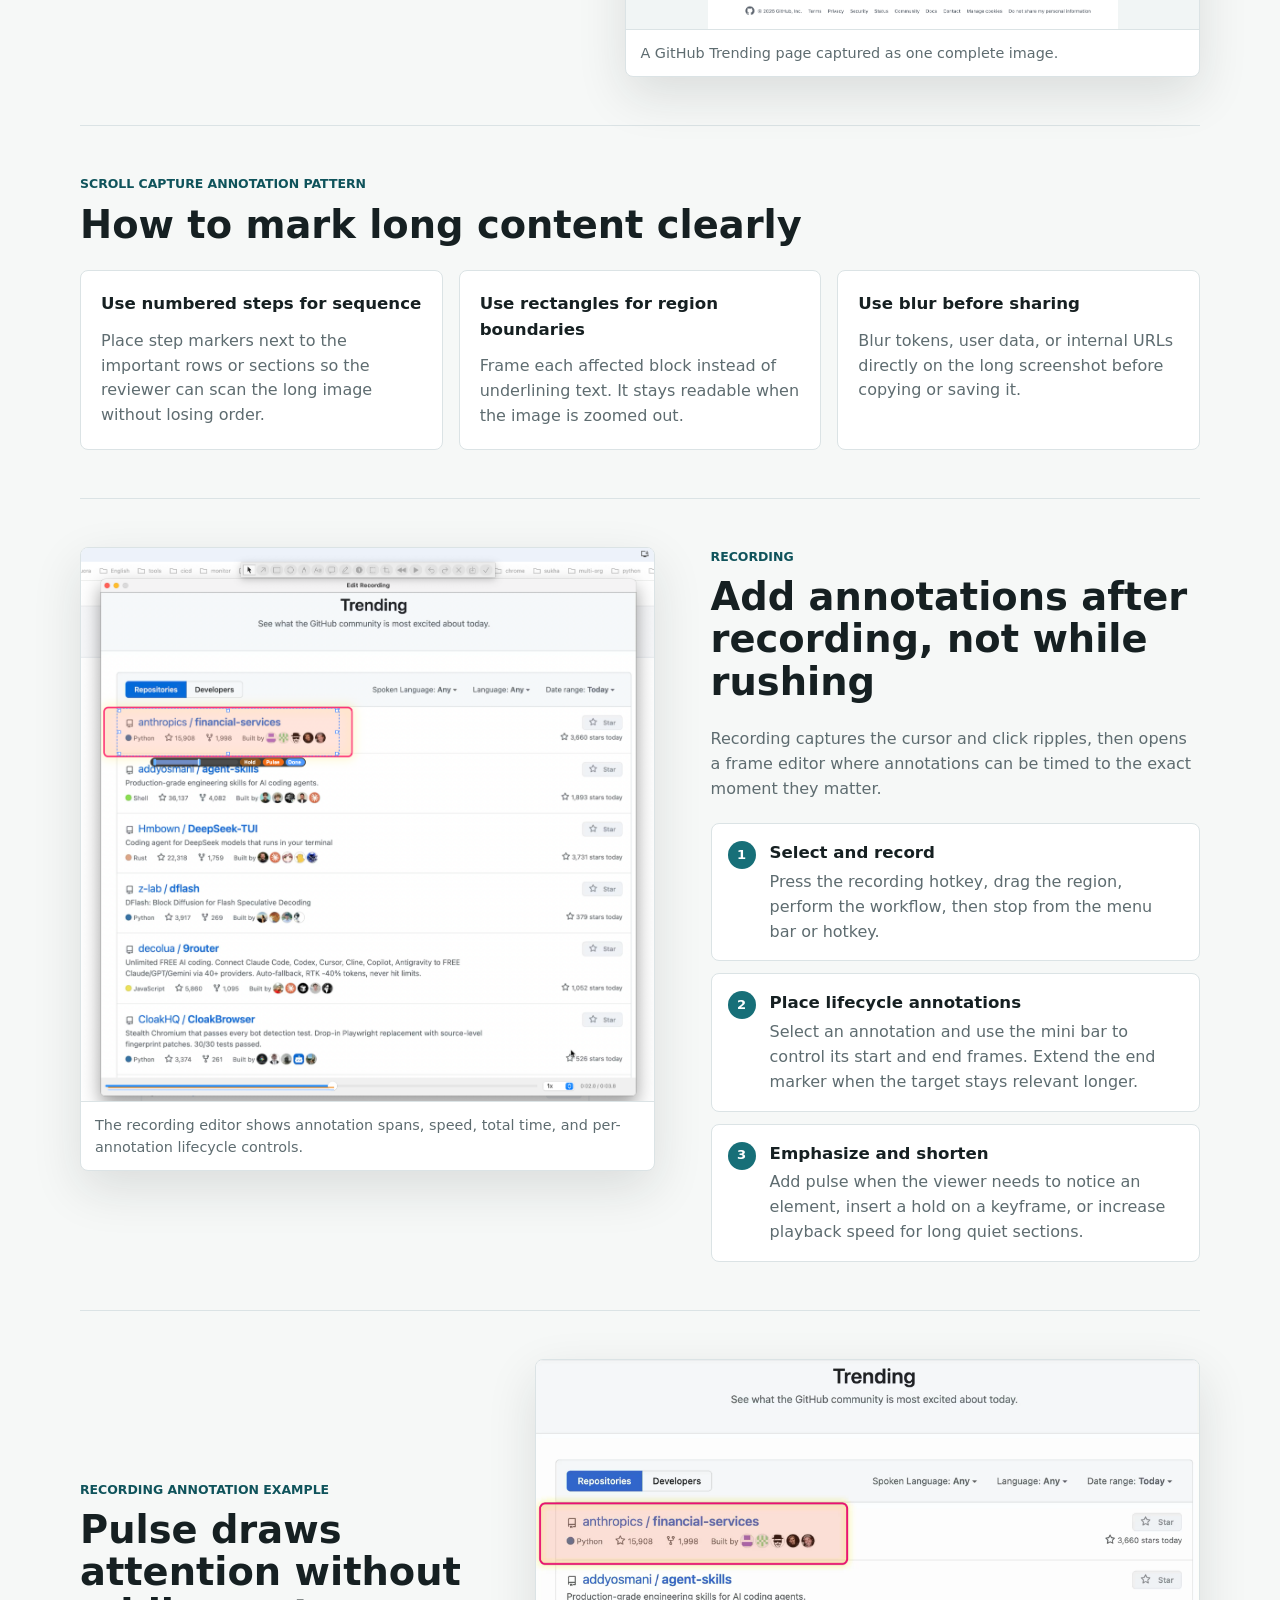
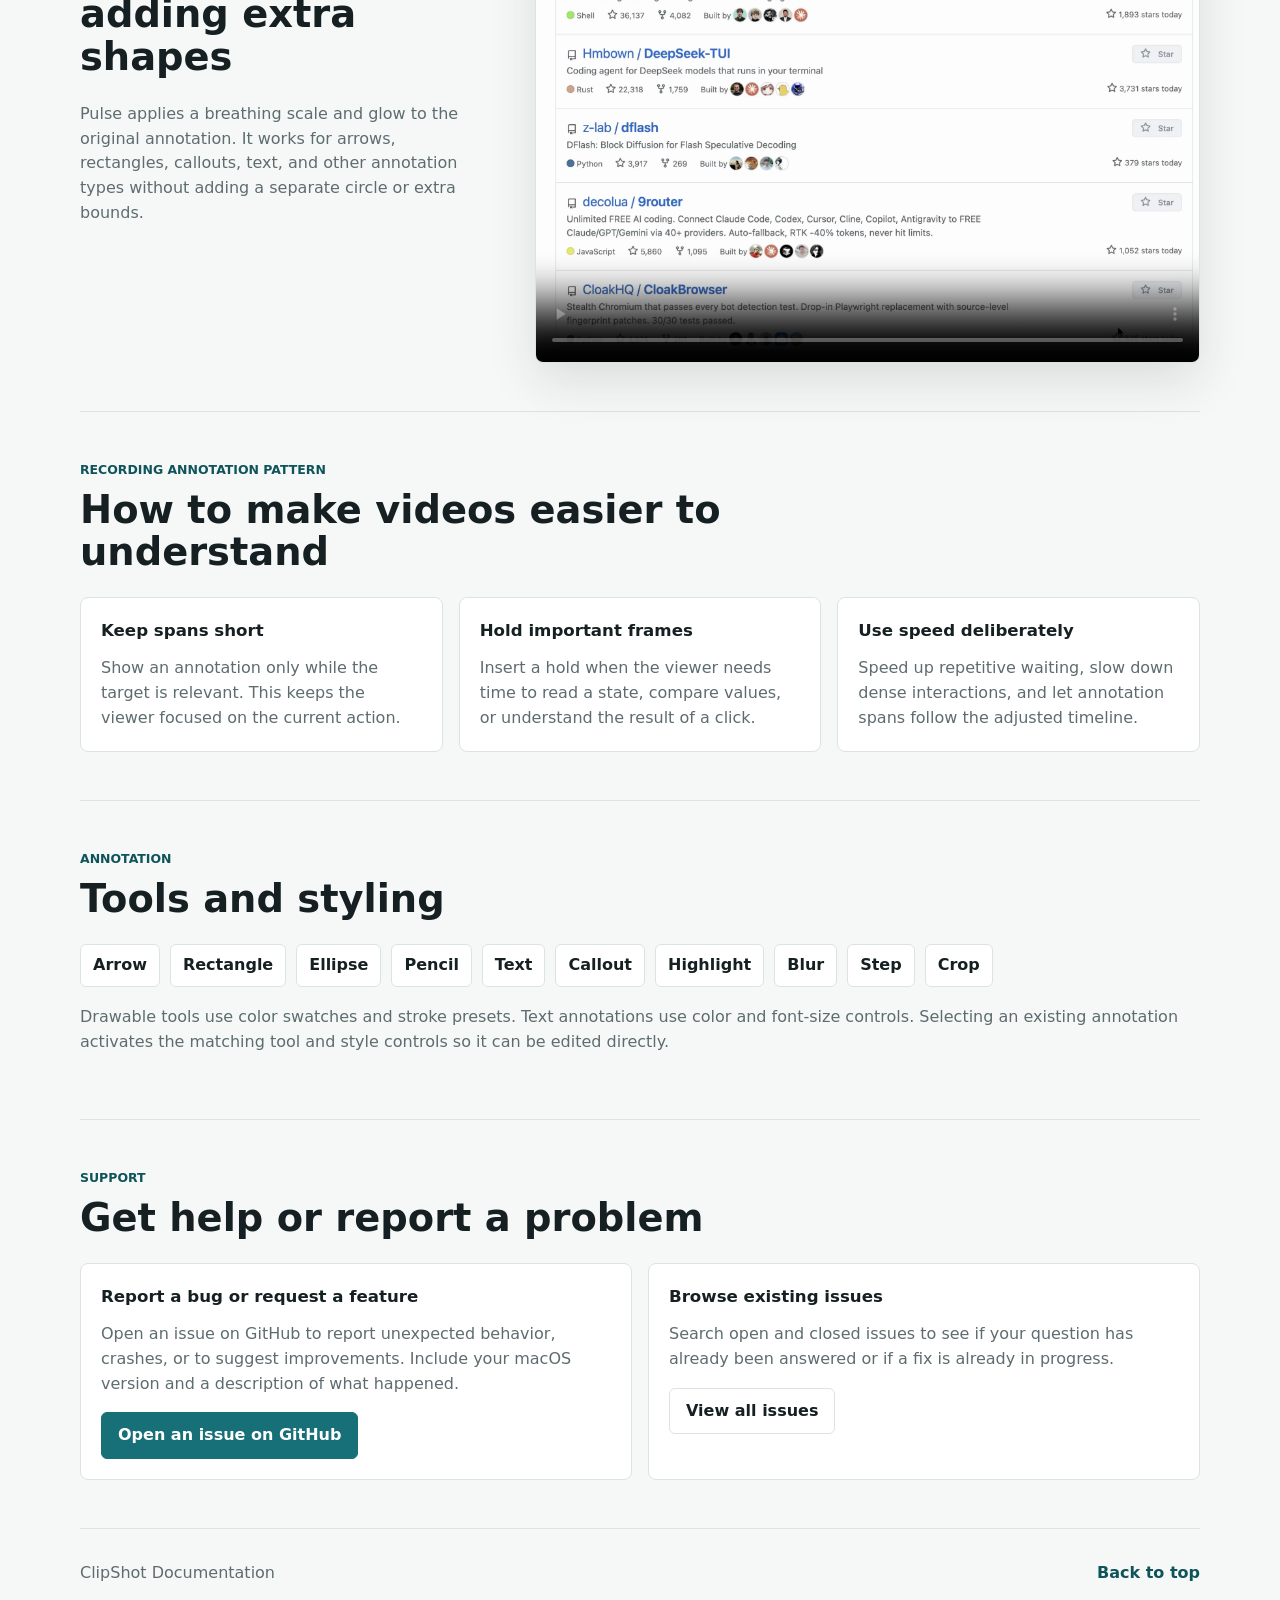
==== commit 9dbbf1a6: "Remove stale IAP/trial content; add Support section with GitHub Issues App Store review (guideline 1" ====
--- a/index.html
+++ b/index.html
@@ -20,7 +20,7 @@
       <a href="#scroll-capture">Scroll Capture</a>
       <a href="#recording">Recording</a>
       <a href="#tools">Tools</a>
-      <a href="#store">StoreKit</a>
+      <a href="#support">Support</a>
     </nav>
   </header>
 
@@ -29,7 +29,7 @@
       <div>
         <p class="eyebrow">macOS menu bar capture utility</p>
         <h1>Capture, annotate, record, and explain screen context quickly.</h1>
-        <p class="lead">ClipShot helps teams turn screen evidence into clear feedback. Screenshot capture is free; screen recording and scroll capture unlock through a StoreKit trial or full purchase.</p>
+        <p class="lead">ClipShot is a free macOS menu bar app for screenshots, screen recording, and scroll capture. Capture a region, annotate it, and share it in seconds.</p>
         <div class="actions">
           <a class="button primary" href="#start">Get started</a>
           <a class="button secondary" href="#showcases">View examples</a>
@@ -46,14 +46,12 @@
       <h2>Install and launch</h2>
       <div class="grid two">
         <article class="panel">
-          <h3>Build locally</h3>
-          <pre><code>cargo build --release
-./target/release/clipshot</code></pre>
-          <p>ClipShot launches as a menu bar app without a Dock icon.</p>
+          <h3>Get it from the Mac App Store</h3>
+          <p>ClipShot is free. Download it from the Mac App Store and it launches as a menu bar app without a Dock icon.</p>
         </article>
         <article class="panel">
           <h3>Permissions</h3>
-          <p>Screen Recording permission is required for selected-region capture. Accessibility is only used for scroll capture when the target app needs synthetic scroll input.</p>
+          <p>Screen Recording permission is required for all capture modes. Accessibility permission is used only for scroll capture when the target app needs synthetic scroll input to advance its content.</p>
         </article>
       </div>
     </section>
@@ -63,11 +61,11 @@
       <h2>Global hotkeys</h2>
       <div class="table-wrap">
         <table>
-          <thead><tr><th>Hotkey</th><th>Action</th><th>Availability</th></tr></thead>
+          <thead><tr><th>Hotkey</th><th>Action</th></tr></thead>
           <tbody>
-            <tr><td><kbd>Ctrl</kbd> + <kbd>Cmd</kbd> + <kbd>A</kbd></td><td>Capture screenshot</td><td>Free</td></tr>
-            <tr><td><kbd>Ctrl</kbd> + <kbd>Cmd</kbd> + <kbd>Z</kbd></td><td>Start or stop screen recording</td><td>Trial / full unlock</td></tr>
-            <tr><td><kbd>Ctrl</kbd> + <kbd>Cmd</kbd> + <kbd>S</kbd></td><td>Start or stop scroll capture</td><td>Trial / full unlock</td></tr>
+            <tr><td><kbd>Ctrl</kbd> + <kbd>Cmd</kbd> + <kbd>A</kbd></td><td>Capture screenshot</td></tr>
+            <tr><td><kbd>Ctrl</kbd> + <kbd>Cmd</kbd> + <kbd>Z</kbd></td><td>Start or stop screen recording</td></tr>
+            <tr><td><kbd>Ctrl</kbd> + <kbd>Cmd</kbd> + <kbd>S</kbd></td><td>Start or stop scroll capture</td></tr>
           </tbody>
         </table>
       </div>
@@ -223,20 +221,21 @@
       <p class="body-copy">Drawable tools use color swatches and stroke presets. Text annotations use color and font-size controls. Selecting an existing annotation activates the matching tool and style controls so it can be edited directly.</p>
     </section>
 
-    <section id="store" class="section">
-      <p class="eyebrow">App Store model</p>
-      <h2>Trial and unlock</h2>
-      <div class="table-wrap">
-        <table>
-          <thead><tr><th>Feature</th><th>Free</th><th>Trial / full unlock</th></tr></thead>
-          <tbody>
-            <tr><td>Screenshot capture</td><td>Yes</td><td>Yes</td></tr>
-            <tr><td>Screen recording</td><td>Locked after trial</td><td>Yes</td></tr>
-            <tr><td>Scroll capture</td><td>Locked after trial</td><td>Yes</td></tr>
-          </tbody>
-        </table>
-      </div>
-      <p class="body-copy">The App Store build uses StoreKit product IDs <code>clipshot.trial.14days</code> and <code>clipshot.full_unlock</code>. No registration server is required.</p>
+    <section id="support" class="section">
+      <p class="eyebrow">Support</p>
+      <h2>Get help or report a problem</h2>
+      <div class="grid two">
+        <article class="panel">
+          <h3>Report a bug or request a feature</h3>
+          <p>Open an issue on GitHub to report unexpected behavior, crashes, or to suggest improvements. Include your macOS version and a description of what happened.</p>
+          <a class="button primary" href="https://github.com/smilingleo/clipshot/issues/new" target="_blank" rel="noopener">Open an issue on GitHub</a>
+        </article>
+        <article class="panel">
+          <h3>Browse existing issues</h3>
+          <p>Search open and closed issues to see if your question has already been answered or if a fix is already in progress.</p>
+          <a class="button secondary" href="https://github.com/smilingleo/clipshot/issues" target="_blank" rel="noopener">View all issues</a>
+        </article>
+      </div>
     </section>
   </main>
 
